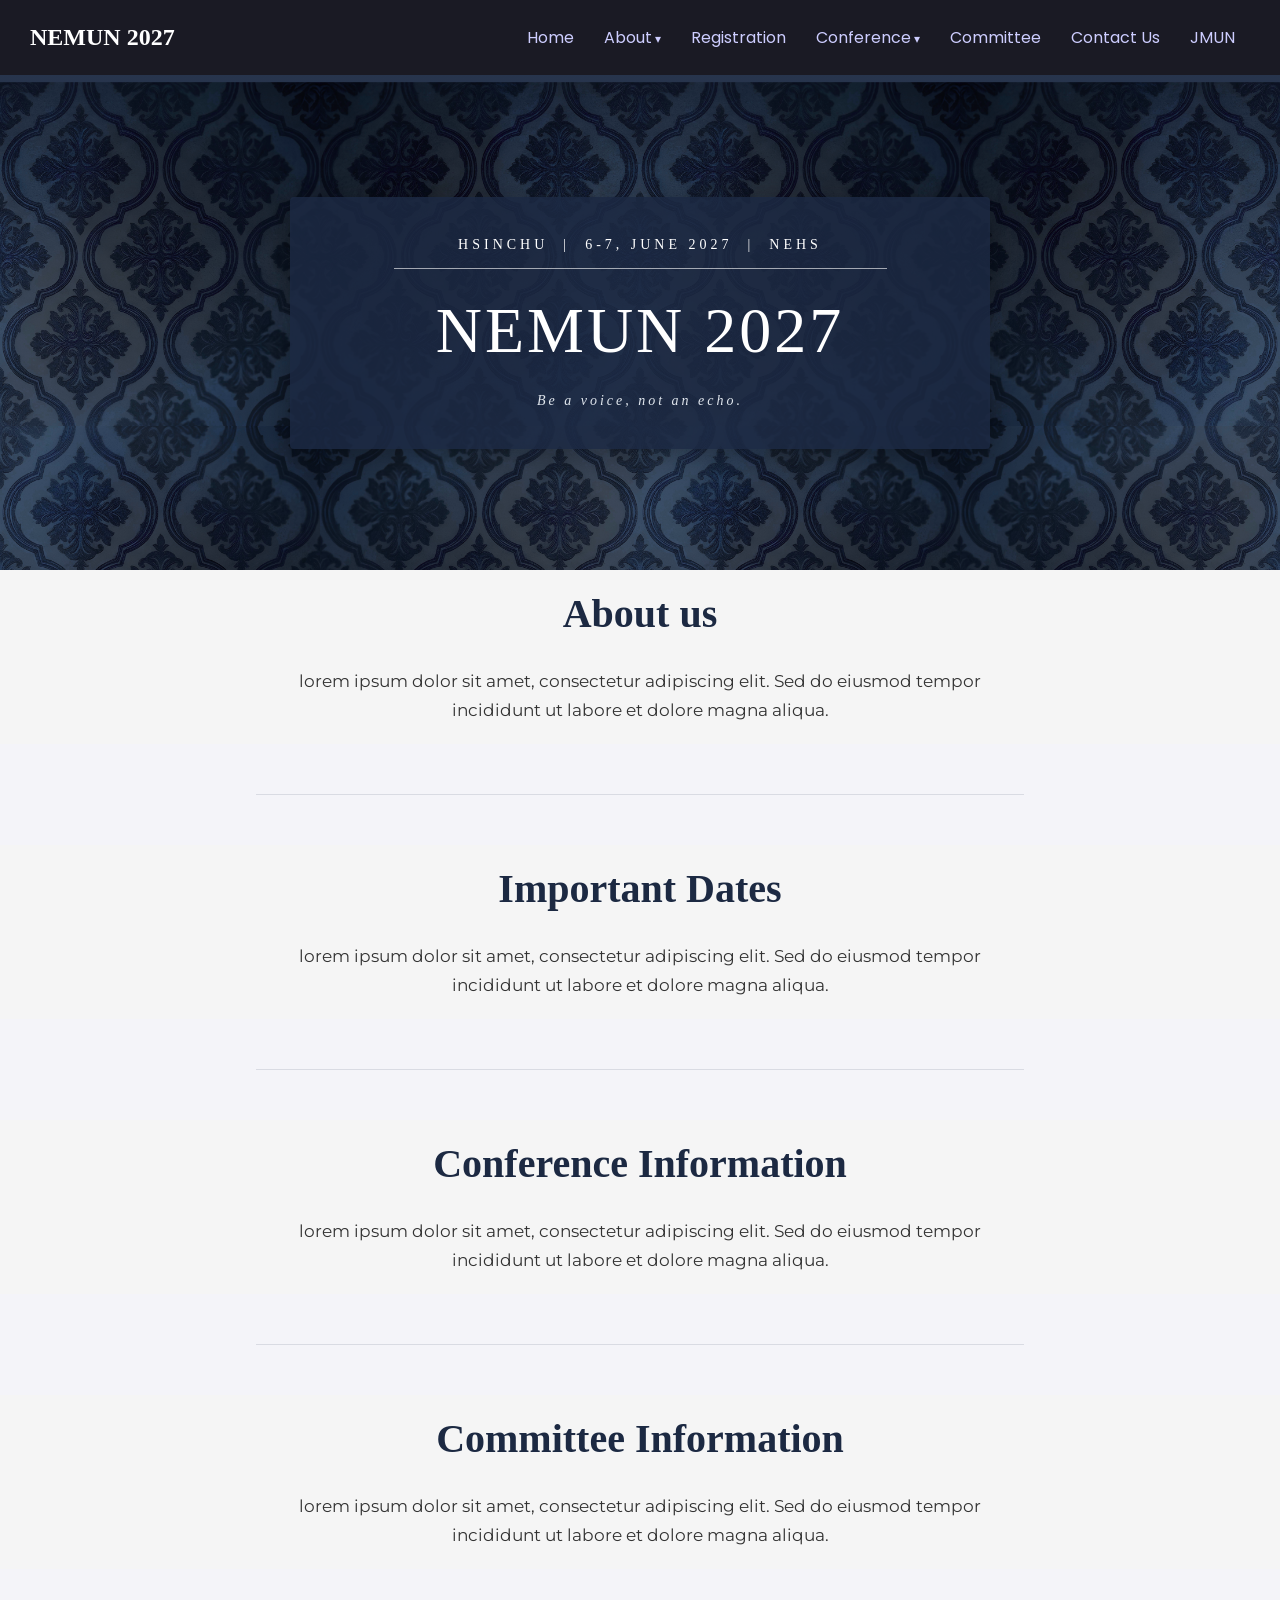
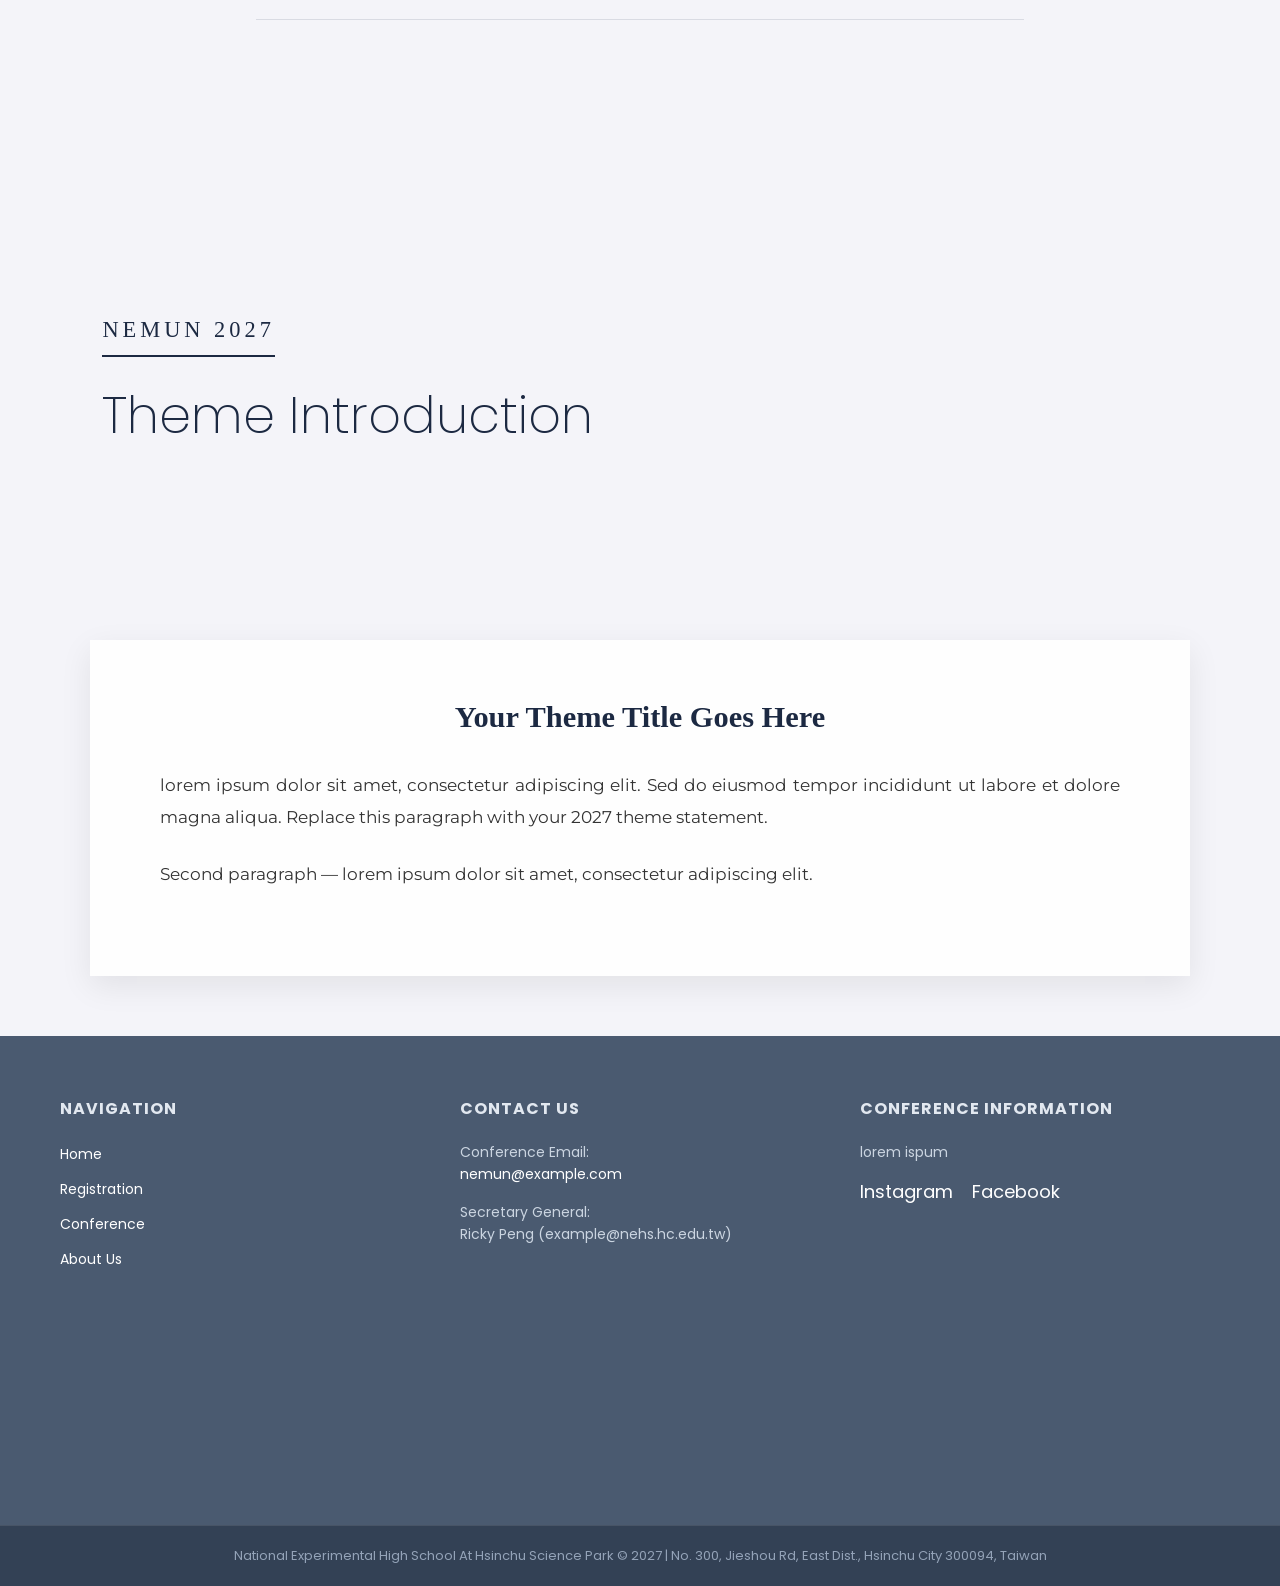
==== main.html @ 2a08bee0 "first commit" ====
<!DOCTYPE html>
<html lang="en">
<head>
    <meta charset="UTF-8">
    <meta name="viewport" content="width=device-width, initial-scale=1.0">  
    <title>NEMUN 2027</title>
    <link rel="stylesheet" href="global-layout.css">
    <link rel="stylesheet" href="menu.css">
    <link rel="stylesheet" href="hero.css">
    <link rel="stylesheet" href="footer.css">
    <link rel="stylesheet" href="content-section.css">
    <link rel="stylesheet" href="page-header.css">
    
</head>
<body>
    <nav class="navbar">
        <div class="logo"><a href="#">NEMUN 2027</a></div>
        
        <ul class="nav-links">
            <li><a href="#">Home</a></li>

            <li class="dropdown">
                <a href="#about">About</a>
                <div class="dropdown-content">
                    <a href="secretariats.html">Secretariats</a>
                    <a href="team-subpage.html">Meet the team</a>
                    <a href="#venue">Venue</a>
                </div>
            </li>

            <li><a href="registration.html">Registration</a></li>

            <li class="dropdown">
                <a href="#conference">Conference</a>
                <div class="dropdown-content">
                    <a href="theme-introduction.html">Theme introduction</a>
                    <a href="#keynote-speaker">Keynote Speaker</a>
                    <a href="#dates">Important Dates</a>
                    <a href="#Transportation">Transportation</a>
                    <a href="#accommodation">Accommodation</a>
                </div>
            </li>

            <li><a href="#committee">Committee</a></li>
            <li><a href="#">Contact Us</a></li>
            <li><a href="#">JMUN</a></li>
        </ul>
    </nav>

    <header class="hero-section">
        <div class="hero-card">
            <p class="hero-meta">HSINCHU &nbsp;|&nbsp; 6-7, June 2027 &nbsp;|&nbsp; NEHS</p>   
            <hr class="hero-divider">
            <h1 class="hero-title">NEMUN 2027</h1>
            <p class="hero-tagline">Be a voice, not an echo.</p>
        </div>
    </header>

    <div class="contents-container">
        <!-- 1. About Us -->
        <div class="content-section" id="about">
            <div class="content-section-header">
                <h2>About us</h2>
            </div>
            <p>lorem ipsum dolor sit amet, consectetur adipiscing elit. Sed do eiusmod tempor incididunt ut labore et dolore magna aliqua.</p>
        </div>
    
        <hr class="section-divider"> <!-- Separation Line -->

        <!-- 2. Important Dates -->
        <div class="content-section" id="dates">
            <div class="content-section-header">
                <h2>Important Dates</h2>
            </div>
            <p>lorem ipsum dolor sit amet, consectetur adipiscing elit. Sed do eiusmod tempor incididunt ut labore et dolore magna aliqua.</p> 
        </div>

        <hr class="section-divider"> <!-- Separation Line -->

        <!-- 3. Conference Info -->
        <div class="content-section" id="conference">
            <div class="content-section-header">
                <h2>Conference Information</h2>
            </div>
            <p>lorem ipsum dolor sit amet, consectetur adipiscing elit. Sed do eiusmod tempor incididunt ut labore et dolore magna aliqua.</p>
        </div>

        <hr class="section-divider"> <!-- Separation Line -->

        <!-- 4. Committee Info -->
        <div class="content-section" id="committee">
            <div class="content-section-header">
                <h2>Committee Information</h2>
            </div>
            <p>lorem ipsum dolor sit amet, consectetur adipiscing elit. Sed do eiusmod tempor incididunt ut labore et dolore magna aliqua.</p>
        </div>

        <hr class="section-divider"> <!-- Separation Line -->
    </div>

    <!-- Theme Introduction — photo header + overlapping card, styled after the 2026 subpage -->
    <header class="page-header" id="theme">
        <div>
            <p class="page-eyebrow">NEMUN 2027</p>
            <h1 class="page-title">Theme Introduction</h1>
        </div>
    </header>
    <div class="page-card">
        <h2>Your Theme Title Goes Here</h2>
        <p>lorem ipsum dolor sit amet, consectetur adipiscing elit. Sed do eiusmod tempor incididunt ut labore et dolore magna aliqua. Replace this paragraph with your 2027 theme statement.</p>
        <p>Second paragraph — lorem ipsum dolor sit amet, consectetur adipiscing elit.</p>
    </div>

    <footer class="fat-footer">
        <!-- Main Content Grid -->
        <div class="footer-container">
            
            <!-- Column 1: Links/Sitemap -->
            <div class="footer-col">
                <h3>Navigation</h3>
                <ul>
                    <li><a href="#">Home</a></li>
                    <li><a href="#">Registration</a></li>
                    <li><a href="#">Conference</a></li>
                    <li><a href="#">About Us</a></li>
                </ul>
            </div>
            
            <!-- Column 2: Contact Details -->
            <div class="footer-col">
                <h3>Contact Us</h3>
                <p>Conference Email:<br>
                   <a href="mailto:nemun@example.com">nemun@example.com</a></p>
                <p>Secretary General:<br>
                   Ricky Peng (example@nehs.hc.edu.tw)</p>
            </div>
            
            <!-- Column 3: Extra Info -->
            <div class="footer-col">
                <h3>Conference Information</h3>
                <p>lorem ispum </p>
                
                <div class="footer-socials">
                    <a href="#">Instagram</a>
                    <a href="#">Facebook</a>
                </div>
            </div>
        </div>

        <section class="location-section">

        <div class="map-wrapper">
            <iframe src="https://www.google.com/maps/embed?pb=!1m18!1m12!1m3!1d2389.9767193521147!2d121.01625853889817!3d24.7773917178719!2m3!1f0!2f0!3f0!3m2!1i1024!2i768!4f13.1!3m3!1m2!1s0x346836241355dfb1%3A0xfe2e46df2815ef22!2z5ZyL56uL5paw56u556eR5a245ZyS5Y2A5a-m6amX6auY57Sa5Lit562J5a245qCh!5e0!3m2!1szh-TW!2stw!4v1783504813358!5m2!1szh-TW!2stw" width="600" height="450" style="border:0;" allowfullscreen="" loading="lazy" referrerpolicy="strict-origin-when-cross-origin"></iframe>
        </div>
        </section>

        <!-- The Footer Socket / Sub-footer -->
        <div class="footer-socket">
            <p>National Experimental High School At Hsinchu Science Park © 2027 | No. 300, Jieshou Rd, East Dist., Hsinchu City 300094, Taiwan</p>
        </div>
    </footer>
</body>
</html>
---- global-layout.css ----
.section-divider {
    border: 0;
    height: 1px;
    background-color: rgba(28, 41, 66, 0.12); /* Subtle dark blue-gray line */
    width: 60%;                               /* Matches the elegant width from your screenshots */
    max-width: 800px;                         /* Stops it from over-stretching on wide desktop monitors */
    margin: 50px auto;                        /* Creates perfectly balanced space above and below the line */
}

.location-section {
  margin: 0;
  padding: 0;
}

.map-wrapper {
  width: 100%;
  max-width: 1400px;
  margin: 0 auto;
  aspect-ratio: 21 / 4;
  overflow: hidden;
  display: block;
}

.map-wrapper iframe {
  width: 100%;
  height: 100%;
  border: 0;
  display: block;
}
---- menu.css ----
@import url('https://fonts.googleapis.com/css2?family=Poppins:wght@200;400;600&display=swap');
* {
    margin: 0;
    padding: 0;
    box-sizing: border-box;
    font-family: 'Poppins', 'Segoe UI', Tahoma, Geneva, Verdana, sans-serif;
}

body {
    background-color: #f4f4f9;
}

/* Navbar Styling */
.navbar {
    display: flex;
    justify-content: space-between;
    align-items: center;
    background-color: #1a1a24;
    padding: 15px 30px;
    box-shadow: 0 4px 6px rgba(0, 0, 0, 0.1);
}

.logo a {
    font-family: 'Times New Roman', Tahoma, Geneva, Verdana, sans-serif;
    color: #ffffff;
    font-size: 24px;
    font-weight: bold;
    text-decoration: none;
}

/* Nav Links */
.nav-links {
    list-style: none;
    display: flex;
    align-items: center;
}

.nav-links li {
    position: relative;
}

.nav-links a {
    color: #cdcdff;
    text-decoration: none;
    padding: 10px 15px;
    display: block;
    font-size: 16px;
    transition: color 0.3s ease;
}

.nav-links a:hover {
    color: #ffffff;
}

/* Little arrow to signal "this one has a dropdown" */
.dropdown > a::after {
    content: " ▾";
    font-size: 12px;
}

/* Dropdown Menu Logic */
.dropdown-content {
    display: none;
    position: absolute;
    top: 100%;
    left: 0;
    background-color: #919dbb;
    min-width: 180px;
    box-shadow: 0 8px 16px rgba(0, 0, 0, 0.15);
    border-radius: 4px;
    z-index: 1;
}

.dropdown-content a {
    color: #333333;
    padding: 12px 16px;
}

.dropdown-content a:hover {
    background-color: #f1f1f1;
    color: #1a1a24;
}

/* Show dropdown on hover */
.dropdown:hover .dropdown-content {
    display: block;
}
---- hero.css ----
/* 1. The Full Hero Banner Container */
.hero-section {
    background-color: #2b3a55; /* Replace with your leaf pattern image if you have one */
    background-image: url("wallpaper.png"), linear-gradient(rgba(0,0,0,0.1), rgba(0,0,0,0.1)); /* Slight darkening overlay */
    background-size: 50% auto, cover; /* Adjust the size of the leaf pattern and the main background */
    background-position: center;
    
    height: 55vh; /* Sets a generous height */
    display: flex;
    justify-content: center;
    align-items: center;
    padding: 20px;
}

/* 2. The Semi-Transparent Center Box */
.hero-card {
    background-color: rgba(28, 41, 66, 0.85); /* Dark blue with 85% opacity */
    padding: 40px 60px;
    width: 100%;
    max-width: 700px;
    text-align: center;
    border-radius: 4px;
    box-shadow: 0 10px 30px rgba(0, 0, 0, 0.3); /* Soft shadow underneath */
}

/* 3. Top Meta Text (Hsinchu | Date | NEHS) */
.hero-meta {
    font-family: 'Times New Roman', Times, serif;
    color: #ffffff;
    font-size: 14px;
    text-transform: uppercase;
    letter-spacing: 4px; /* Creates that spacious, clean look */
    margin-bottom: 15px;
}

/* 4. The Thin Divider Line */
.hero-divider {
    border: 0;
    height: 1px;
    background-color: rgba(255, 255, 255, 0.6); /* Semi-transparent white line */
    width: 85%;
    margin: 0 auto 25px auto;
}

/* 5. The Large Conference Title */
.hero-title {
    font-family: 'Georgia', 'Times New Roman', serif;
    color: #ffffff;
    font-size: 4rem; /* Big and bold */
    font-weight: 400;
    letter-spacing: 3px;
    margin-bottom: 25px;
    text-transform: uppercase;
}

/* 6. The Bottom Tagline */
.hero-tagline {
    font-family: 'Georgia', 'Times New Roman', serif;
    font-style: italic; /* Matches the original quote style */
    color: #e0e6ed;
    font-size: 14px;
    letter-spacing: 3px;
}
---- footer.css ----
@import url('https://fonts.googleapis.com/css2?family=Poppins:wght@200;400;600&display=swap');
/* General Footer Wrapper */
.fat-footer {
    background-color: #4a5a70; /* Slate blue like your reference */
    color: #ffffff;
    padding: 60px 0 0 0; /* Generous top padding, 0 bottom because of socket */
    font-family: 'Poppins', 'Segoe UI', Arial, sans-serif;
}

/* Container holding the columns */
.footer-container {
    max-width: 1200px;
    margin: 0 auto;
    padding: 0 20px;
    display: flex;
    flex-wrap: wrap; /* Allows columns to wrap on smaller screens */
    justify-content: space-between;
    gap: 40px;
}

/* Individual Column Layout */
.footer-col {
    flex: 1;
    min-width: 250px; /* Prevents columns from getting too squished */
}

/* Column Typography styling */
.footer-col h3 {
    font-family: 'Poppins', 'Segoe UI', Arial, sans-serif;
    font-size: 16px;
    margin-bottom: 20px;
    color: #e2e8f0;
    text-transform: uppercase;
    letter-spacing: 1px;
}

.footer-col p {
    font-family: 'Poppins', 'Segoe UI', Arial, sans-serif;
    font-size: 14px;
    line-height: 1.6;
    margin-bottom: 15px;
    color: #cbd5e1;
}

/* Link List Styling */
.footer-col ul {
    list-style: none;
    padding: 0;
}

.footer-col ul li {
    margin-bottom: 10px;
}

.footer-col a {
    font-family: 'Poppins', 'Segoe UI', Arial, sans-serif;
    color: #ffffff;
    text-decoration: none;
    font-size: 14px;
    transition: color 0.2s ease;
}

.footer-col a:hover {
    color: #93c5fd; /* Soft blue highlight on hover */
}

/* Social Media Row */
.footer-socials a {
    margin-right: 15px;
    font-size: 18px;
}

/* 3. The Footer Socket (Bottom Bar) */
.footer-socket {
    margin-top: 0px;
    background-color: #334155; /* Darker shade for contrast */
    padding: 20px;
    text-align: center;
    font-size: 13px;
    color: #94a3b8;
    border-top: 1px solid rgba(255, 255, 255, 0.1);
}
---- content-section.css ----
@import url('https://fonts.googleapis.com/css2?family=Poppins:wght@200;400;600&display=swap');
@import url('https://fonts.googleapis.com/css2?family=Montserrat:wght@300;400;600&display=swap');

/* Shared styling for: About / Important Dates / Conference Info / Committee Info / Theme Intro
   Previously duplicated across 4 separate files — now one class, one place to edit. */
.content-section {
    background-color: #f5f5f5;
    text-align: center;
    padding: 20px;
    font-family: 'Georgia', 'Times New Roman', serif;
    color: #1c2942;
}

.content-section-header {
    margin-bottom: 30px;
}

.content-section h2 {
    font-size: 2.5rem;
    margin-bottom: 20px;
    font-family: 'Georgia', 'Times New Roman', serif;
    color: #1c2942;
}

.content-section p {
    font-family: 'Montserrat', 'Georgia', 'Times New Roman', serif;
    font-size: 1.05rem;
    color: #333;
    max-width: 700px;
    margin: 0 auto;
    line-height: 1.7;
}
---- page-header.css ----
@import url('https://fonts.googleapis.com/css2?family=Poppins:wght@200;400;600&display=swap');
@import url('https://fonts.googleapis.com/css2?family=Montserrat:wght@300;400;600&display=swap');

/* ===== Page Header (photo banner + eyebrow + title) ===== */
.page-header {
    position: relative;
    min-height: 70vh;
    display: flex;
    align-items: center;
    padding: 60px 8%;
    overflow: hidden;

    /* Placeholder background — swap the url() below for your own photo.
       Until you have one, this gradient stands in for it. */
    background-image:
        linear-gradient(180deg, rgba(250, 245, 232, 0.55) 0%, rgba(214, 228, 240, 0.55) 100%),
        url('un-flags.jpg');
    background-size: cover;
    background-position: center 30%;
    background-attachment: fixed; /* photo stays put while the card scrolls up over it */
}

.page-eyebrow {
    font-family: 'Georgia', 'Times New Roman', serif;
    font-size: 1.4rem;
    letter-spacing: 4px;
    color: #1c2942;
    text-transform: uppercase;
    display: inline-block;
    padding-bottom: 12px;
    border-bottom: 2px solid #1c2942;
    margin-bottom: 20px;
}

.page-title {
    font-family: 'Poppins', 'Segoe UI', sans-serif;
    font-weight: 200;
    font-size: 3.2rem;
    color: #1c2942;
    margin: 0;
}

/* ===== Overlapping content card ===== */
.page-card {
    background-color: rgba(255, 255, 255, 0.92);
    max-width: 1100px;
    margin: -60px auto 60px auto; /* negative margin pulls it up over the header */
    padding: 60px 70px;
    position: relative;
    box-shadow: 0 10px 30px rgba(0, 0, 0, 0.08);
}

.page-card h2 {
    font-family: 'Georgia', 'Times New Roman', serif;
    font-size: 1.9rem;
    color: #1c2942;
    text-align: center;
    margin-bottom: 35px;
}

.page-card p {
    font-family: 'Montserrat', 'Georgia', 'Times New Roman', serif;
    font-size: 1.05rem;
    line-height: 1.9;
    color: #333;
    text-align: justify;
    margin-bottom: 25px;
}

/* Responsive */
@media (max-width: 768px) {
    .page-header {
        min-height: 45vh;
        background-attachment: scroll; /* fixed backgrounds are unreliable on mobile Safari */
    }
    .page-title {
        font-size: 2.2rem;
    }
    .page-card {
        padding: 35px 25px;
        margin: -40px 20px 40px 20px;
    }
    .page-card p {
        text-align: left;
    }
}
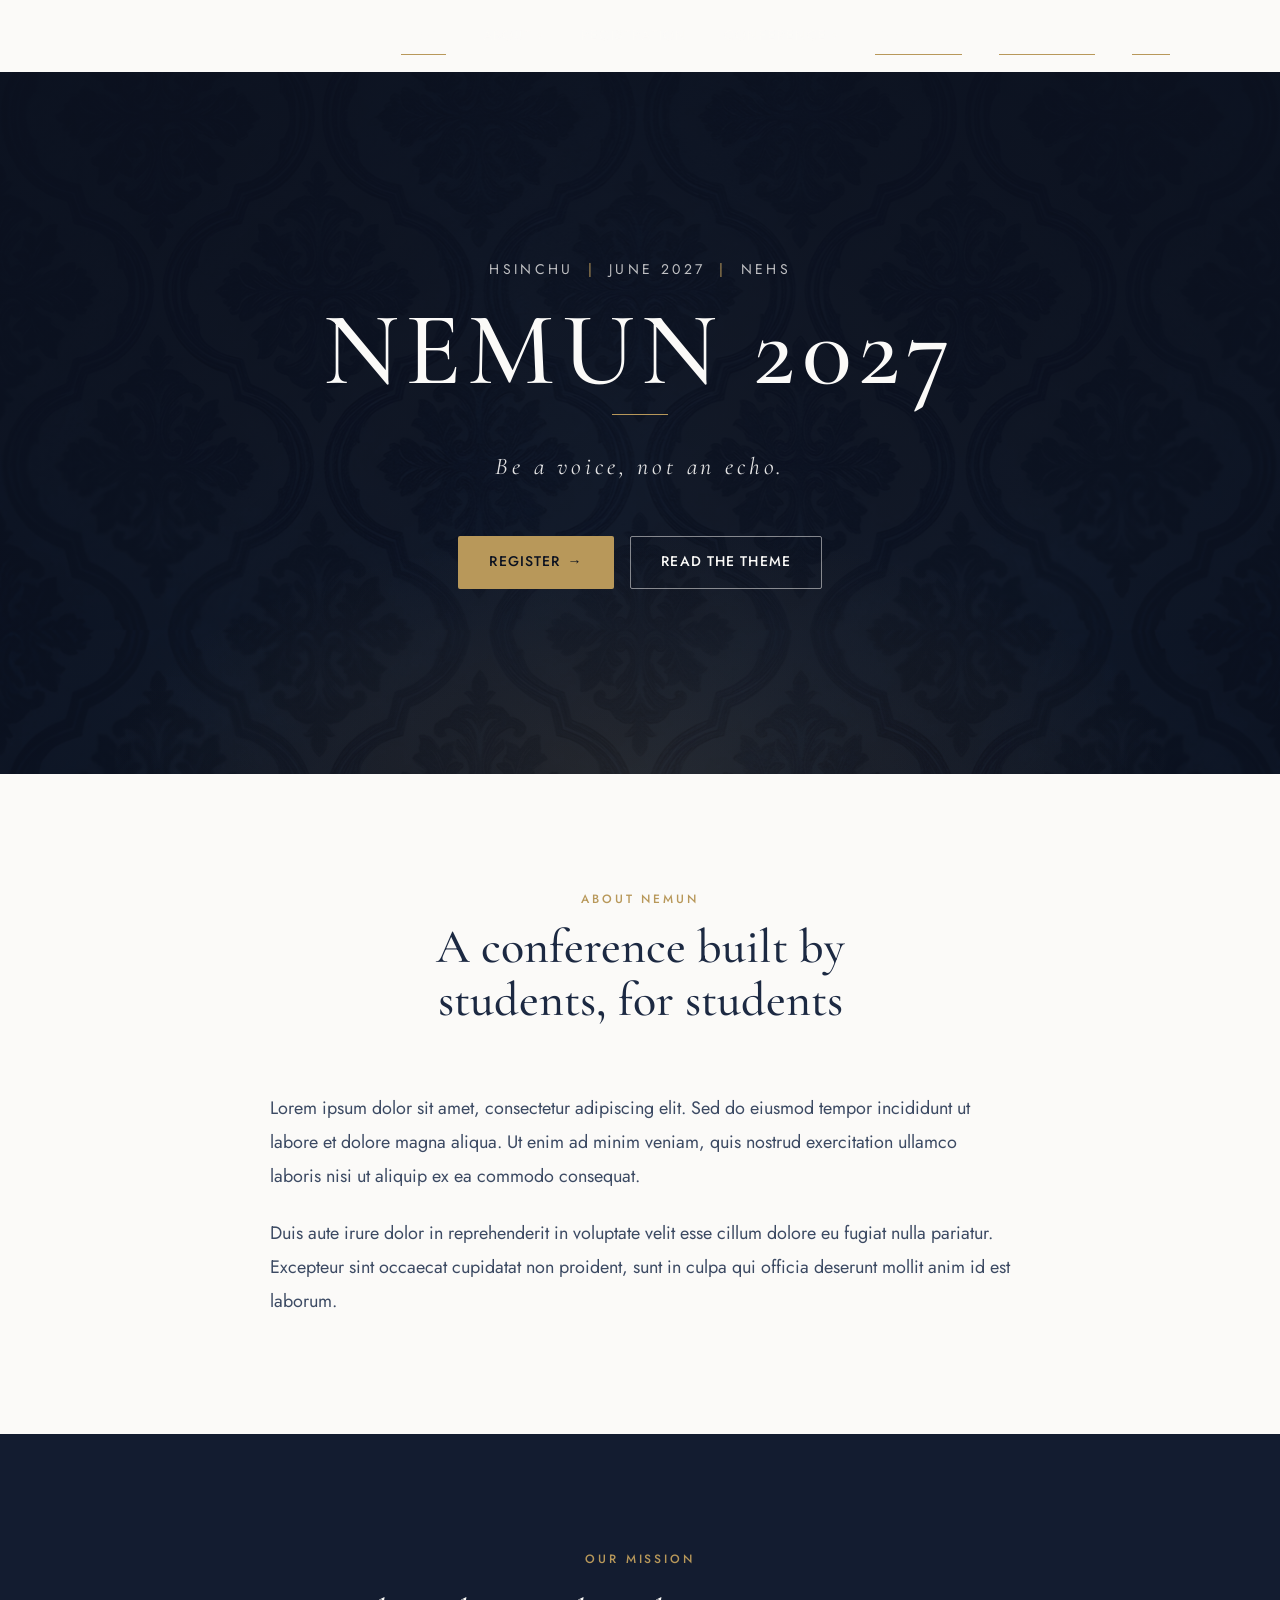
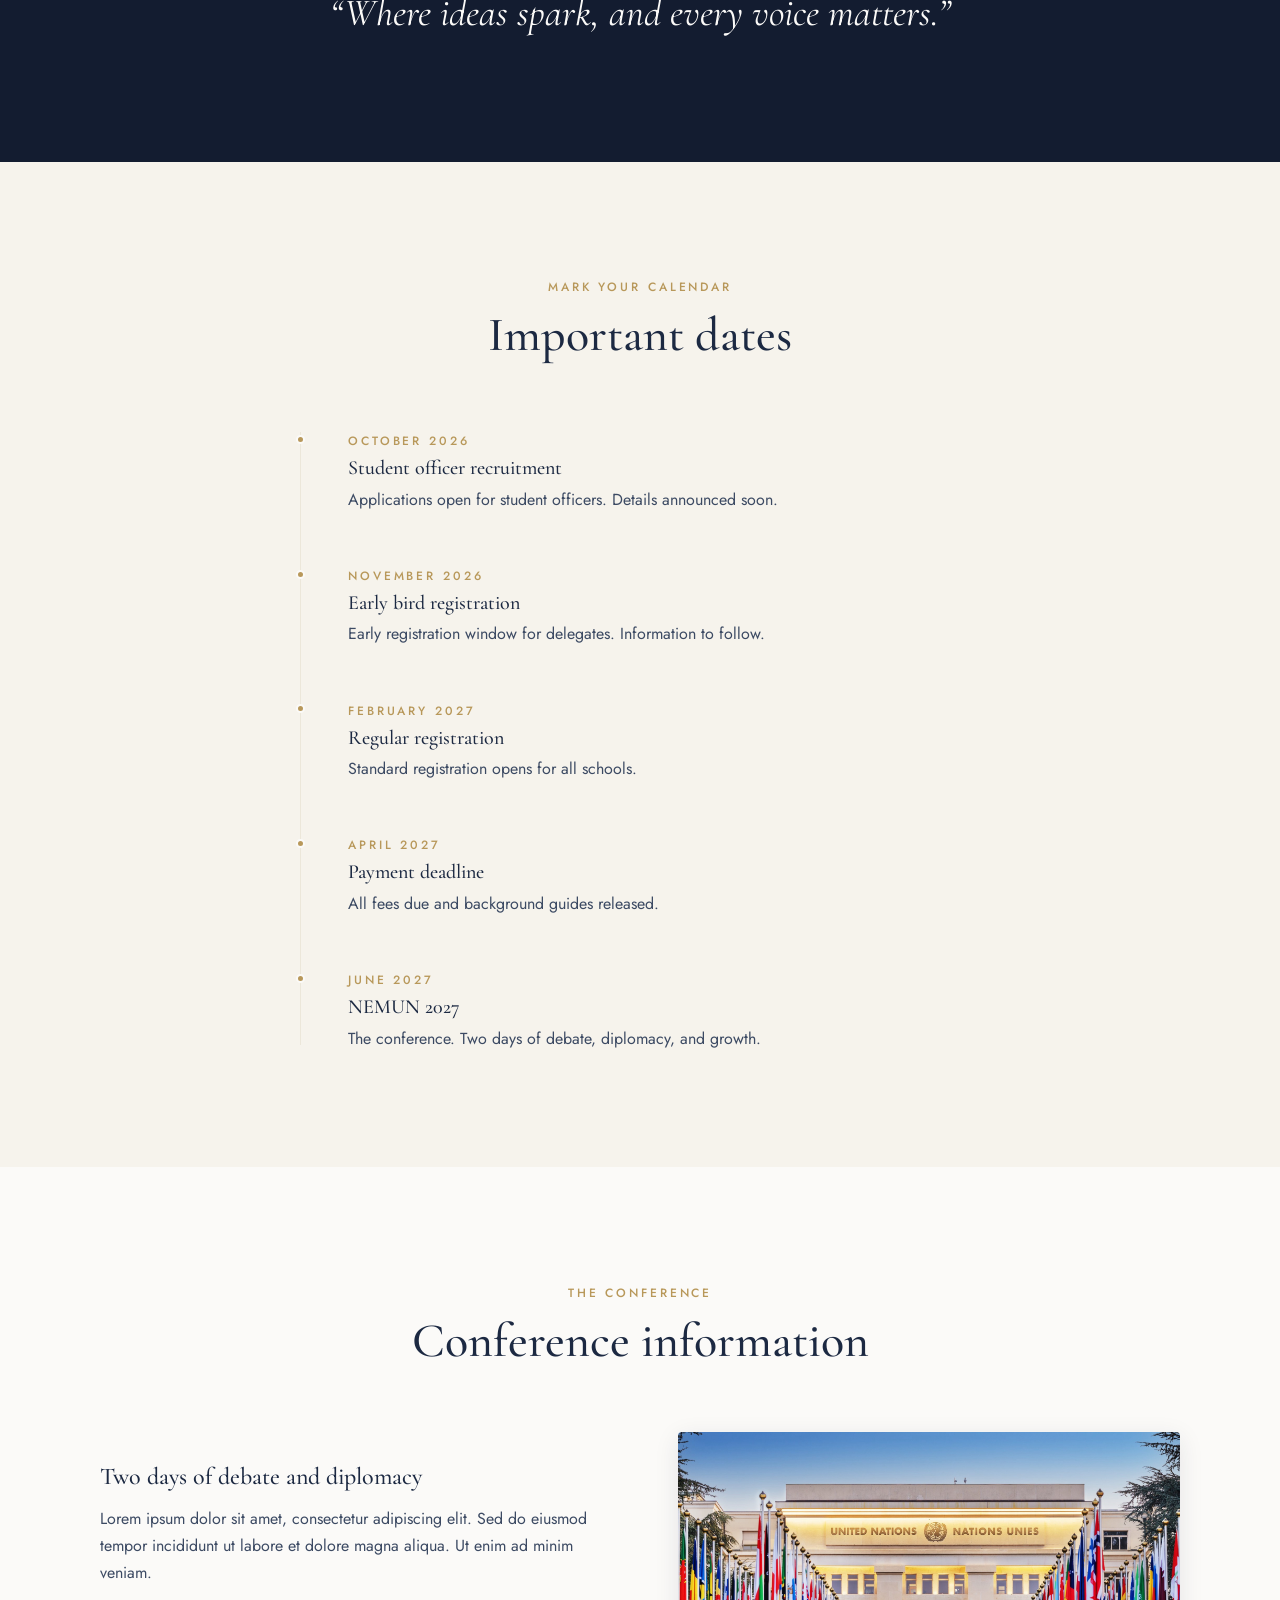
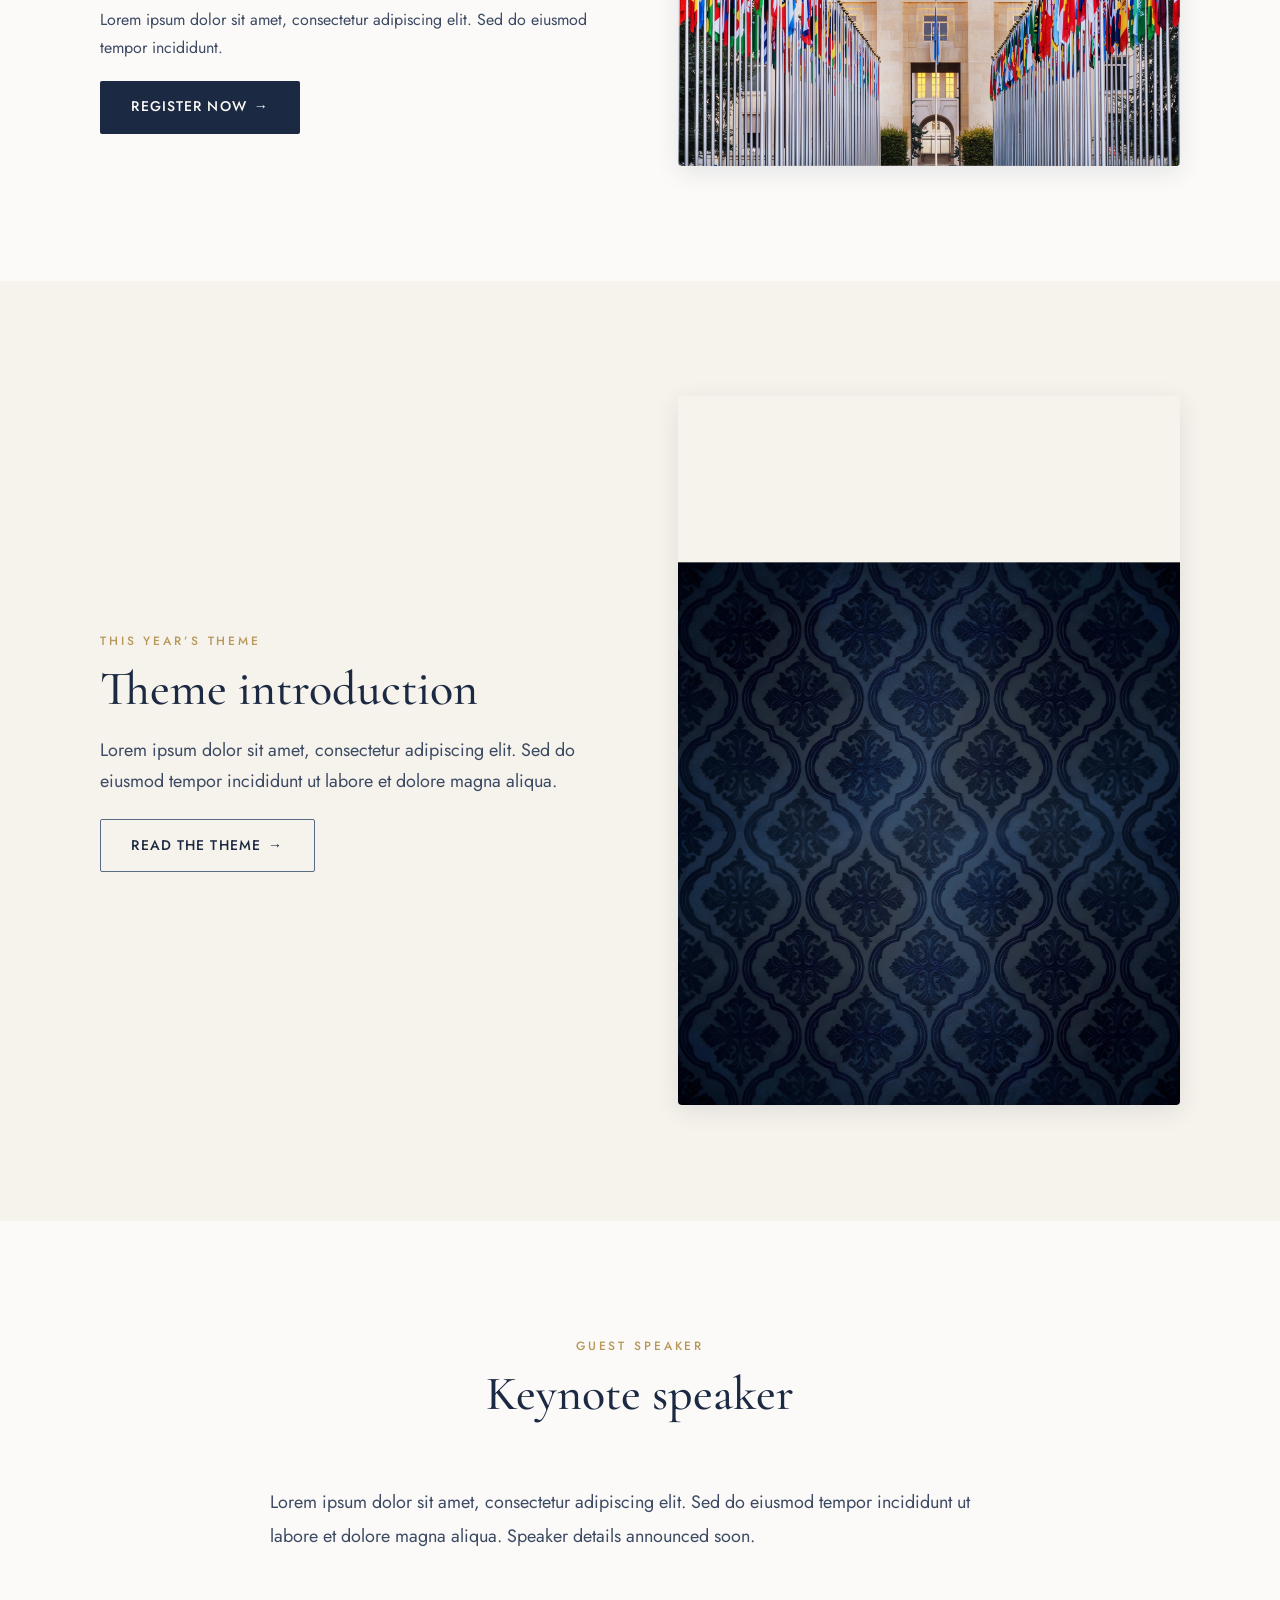
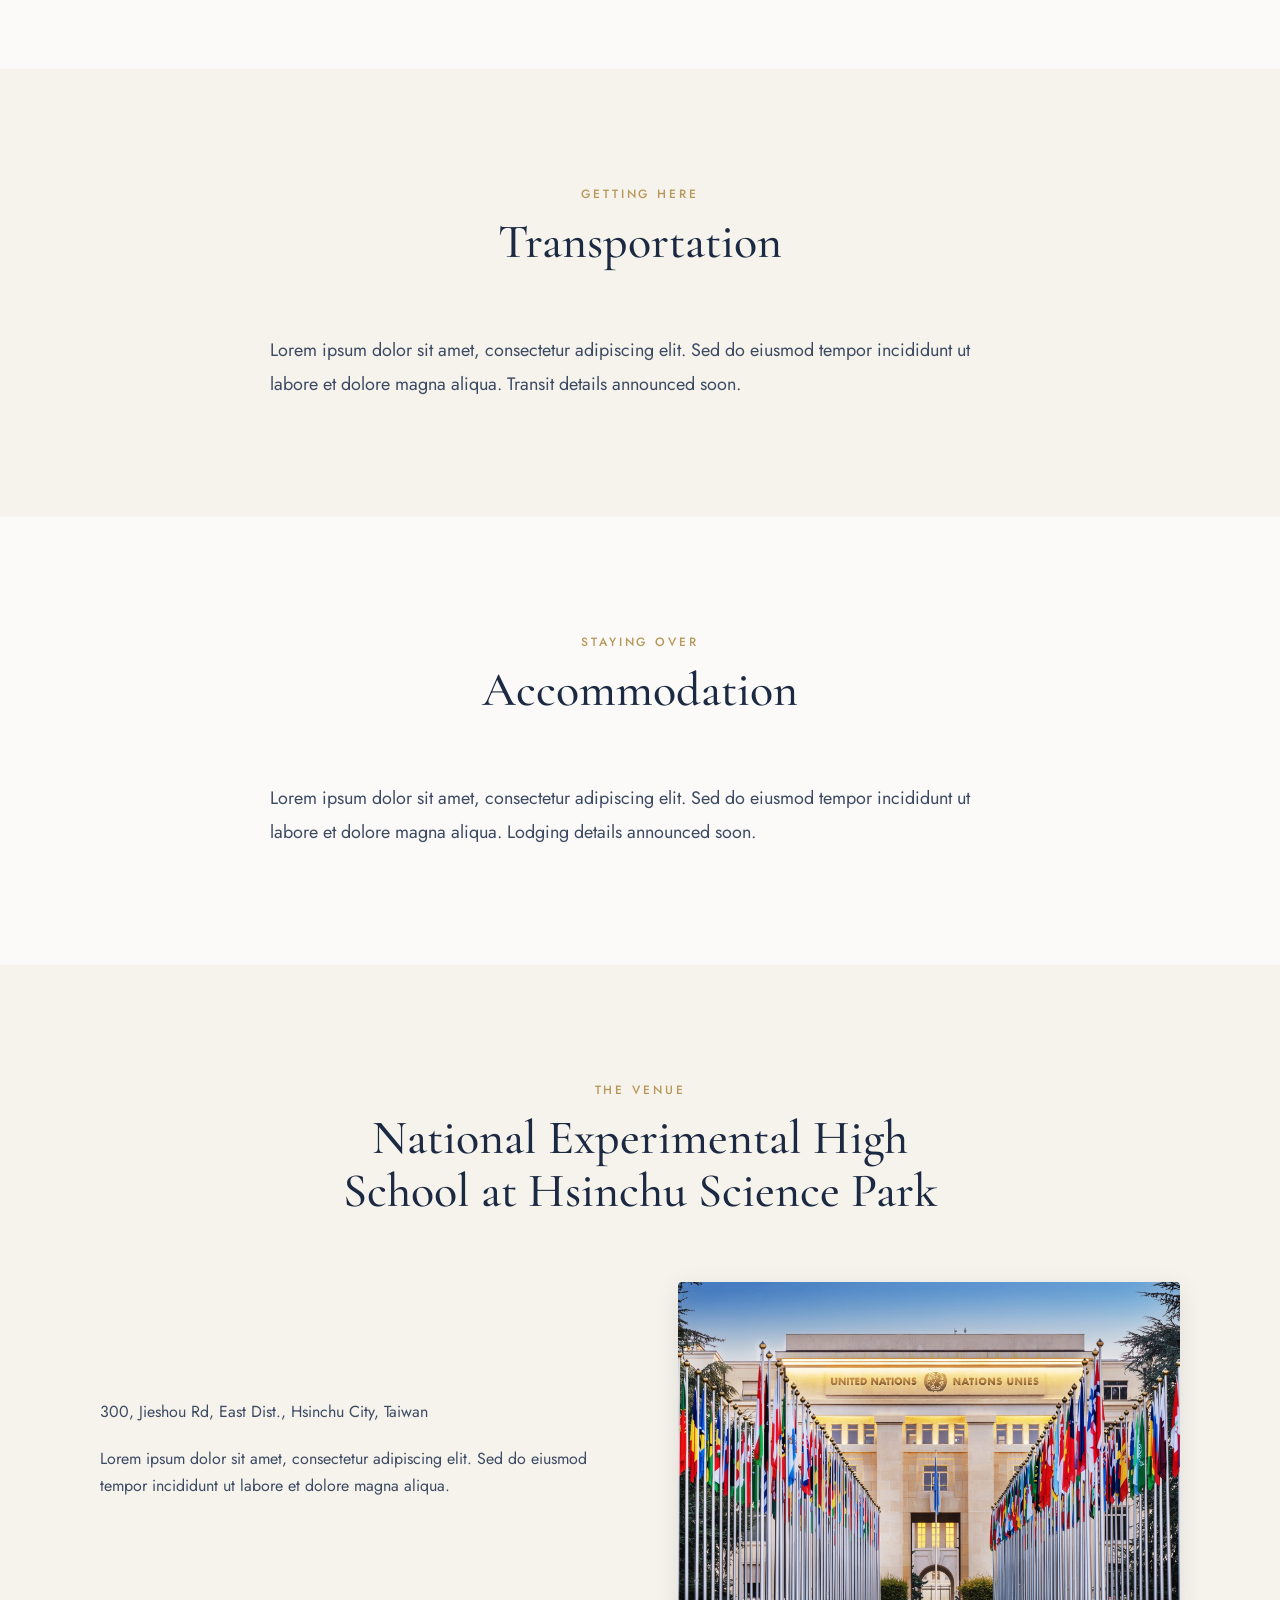
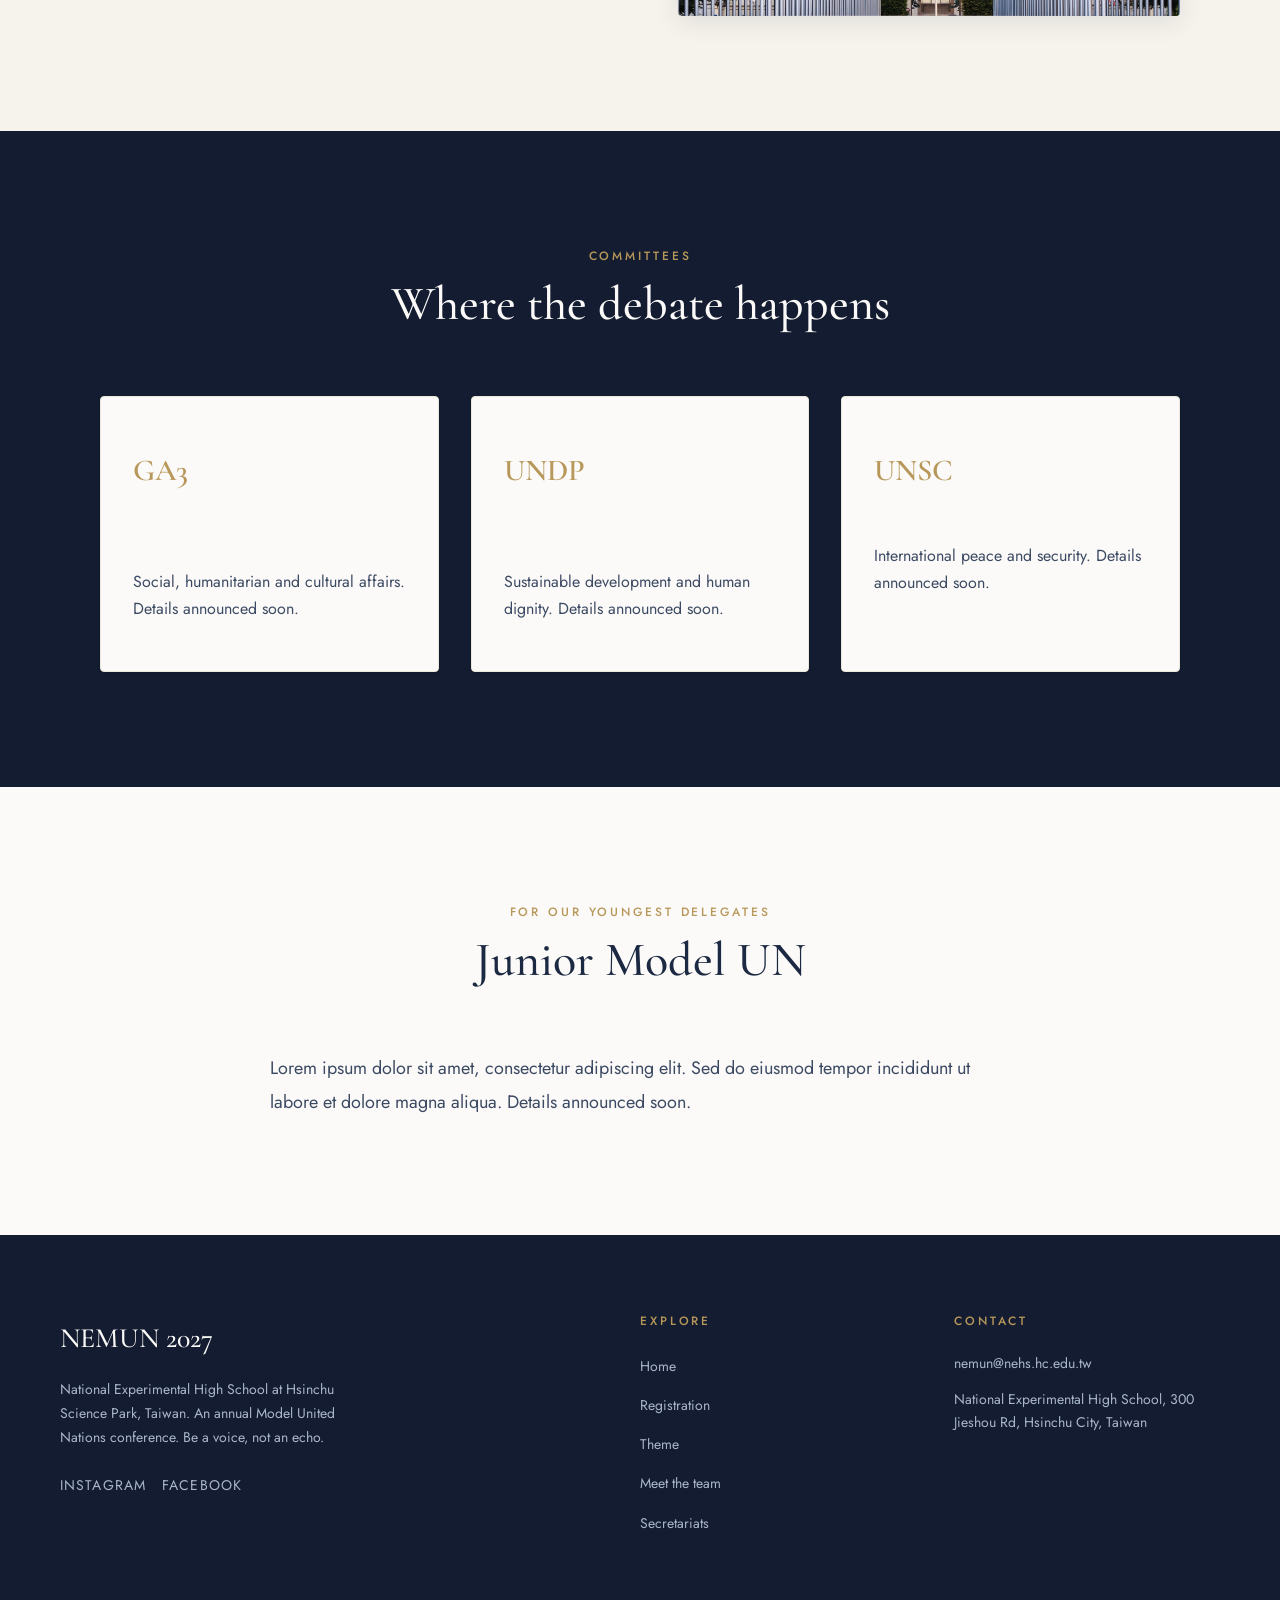
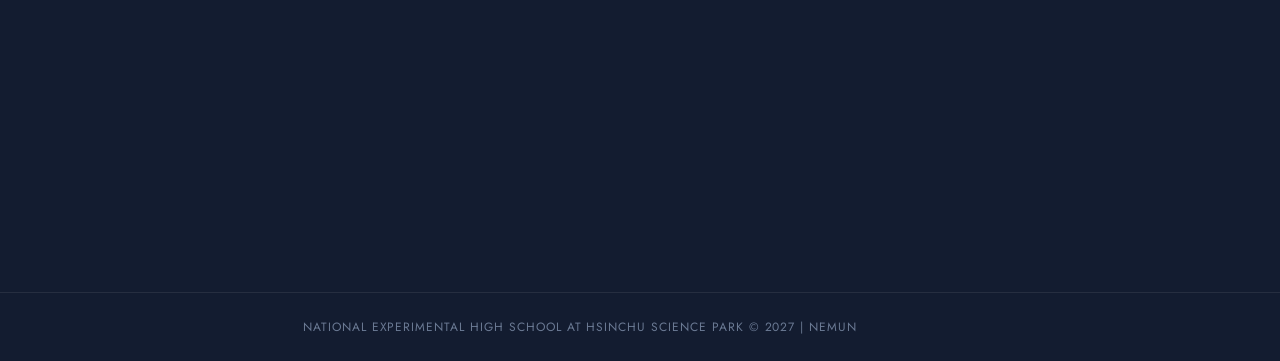
==== commit 3a04199b: "Rebuild prototype on unified design system - Design tokens (tokens.css): navy/cream palette, Cormora" ====
--- a/main.html
+++ b/main.html
@@ -1,163 +1,252 @@
 <!DOCTYPE html>
 <html lang="en">
 <head>
-    <meta charset="UTF-8">
-    <meta name="viewport" content="width=device-width, initial-scale=1.0">  
-    <title>NEMUN 2027</title>
-    <link rel="stylesheet" href="global-layout.css">
-    <link rel="stylesheet" href="menu.css">
-    <link rel="stylesheet" href="hero.css">
-    <link rel="stylesheet" href="footer.css">
-    <link rel="stylesheet" href="content-section.css">
-    <link rel="stylesheet" href="page-header.css">
-    
+  <meta charset="UTF-8">
+  <meta name="viewport" content="width=device-width, initial-scale=1.0">
+  <title>NEMUN 2027 | Model United Nations at NEHS</title>
+  <meta name="description" content="NEMUN 2027, the annual Model United Nations conference hosted by National Experimental High School at Hsinchu Science Park. Be a voice, not an echo.">
+  <link rel="preconnect" href="https://fonts.googleapis.com">
+  <link rel="preconnect" href="https://fonts.gstatic.com" crossorigin>
+  <link href="https://fonts.googleapis.com/css2?family=Cormorant+Garamond:ital,wght@0,400;0,500;0,600;1,400&family=Jost:wght@300;400;500&display=swap" rel="stylesheet">
+  <link rel="stylesheet" href="tokens.css">
+  <link rel="stylesheet" href="base.css">
+  <link rel="stylesheet" href="nav.css">
+  <link rel="stylesheet" href="hero.css">
+  <link rel="stylesheet" href="sections.css">
+  <link rel="stylesheet" href="footer.css">
+  <link rel="stylesheet" href="motion.css">
 </head>
-<body>
-    <nav class="navbar">
-        <div class="logo"><a href="#">NEMUN 2027</a></div>
-        
-        <ul class="nav-links">
-            <li><a href="#">Home</a></li>
-
-            <li class="dropdown">
-                <a href="#about">About</a>
-                <div class="dropdown-content">
-                    <a href="secretariats.html">Secretariats</a>
-                    <a href="team-subpage.html">Meet the team</a>
-                    <a href="#venue">Venue</a>
-                </div>
-            </li>
-
-            <li><a href="registration.html">Registration</a></li>
-
-            <li class="dropdown">
-                <a href="#conference">Conference</a>
-                <div class="dropdown-content">
-                    <a href="theme-introduction.html">Theme introduction</a>
-                    <a href="#keynote-speaker">Keynote Speaker</a>
-                    <a href="#dates">Important Dates</a>
-                    <a href="#Transportation">Transportation</a>
-                    <a href="#accommodation">Accommodation</a>
-                </div>
-            </li>
-
-            <li><a href="#committee">Committee</a></li>
-            <li><a href="#">Contact Us</a></li>
-            <li><a href="#">JMUN</a></li>
-        </ul>
-    </nav>
-
-    <header class="hero-section">
-        <div class="hero-card">
-            <p class="hero-meta">HSINCHU &nbsp;|&nbsp; 6-7, June 2027 &nbsp;|&nbsp; NEHS</p>   
-            <hr class="hero-divider">
-            <h1 class="hero-title">NEMUN 2027</h1>
-            <p class="hero-tagline">Be a voice, not an echo.</p>
-        </div>
+<body data-page="main.html">
+
+  <div data-site-header></div>
+
+  <main>
+
+    <!-- Hero -->
+    <header class="hero">
+      <div class="hero-inner reveal">
+        <p class="hero-meta">
+          <span>Hsinchu</span>
+          <span class="meta-sep">|</span>
+          <span>June 2027</span>
+          <span class="meta-sep">|</span>
+          <span>NEHS</span>
+        </p>
+        <h1 class="hero-title">NEMUN 2027</h1>
+        <hr class="hero-rule">
+        <p class="hero-tagline">Be a voice, not an echo.</p>
+        <div class="btn-row btn-row--center">
+          <a class="btn btn--gold" href="registration.html">Register <span class="btn-arrow" aria-hidden="true">&rarr;</span></a>
+          <a class="btn btn--outline-light" href="theme-introduction.html">Read the theme</a>
+        </div>
+      </div>
     </header>
 
-    <div class="contents-container">
-        <!-- 1. About Us -->
-        <div class="content-section" id="about">
-            <div class="content-section-header">
-                <h2>About us</h2>
+    <!-- About -->
+    <section class="section section--cream" id="about">
+      <div class="container-narrow" style="padding-inline:var(--gutter)">
+        <div class="section-head reveal">
+          <p class="eyebrow">About NEMUN</p>
+          <h2 class="section-title">A conference built by students, for students</h2>
+        </div>
+        <div class="prose reveal">
+          <p>Lorem ipsum dolor sit amet, consectetur adipiscing elit. Sed do eiusmod tempor incididunt ut labore et dolore magna aliqua. Ut enim ad minim veniam, quis nostrud exercitation ullamco laboris nisi ut aliquip ex ea commodo consequat.</p>
+          <p>Duis aute irure dolor in reprehenderit in voluptate velit esse cillum dolore eu fugiat nulla pariatur. Excepteur sint occaecat cupidatat non proident, sunt in culpa qui officia deserunt mollit anim id est laborum.</p>
+        </div>
+      </div>
+    </section>
+
+    <!-- Quote band -->
+    <section class="section section--navy">
+      <div class="container-narrow" style="padding-inline:var(--gutter)">
+        <div class="reveal" style="text-align:center">
+          <p class="eyebrow">Our mission</p>
+          <p class="lead" style="font-family:var(--font-display);font-size:clamp(1.6rem,4vw,2.4rem);font-style:italic;color:var(--cream-50);margin-bottom:0">&ldquo;Where ideas spark, and every voice matters.&rdquo;</p>
+        </div>
+      </div>
+    </section>
+
+    <!-- Important dates -->
+    <section class="section section--paper" id="dates">
+      <div class="container-narrow" style="padding-inline:var(--gutter)">
+        <div class="section-head reveal">
+          <p class="eyebrow">Mark your calendar</p>
+          <h2 class="section-title">Important dates</h2>
+        </div>
+        <div class="timeline reveal">
+          <div class="timeline-item">
+            <time>October 2026</time>
+            <h4>Student officer recruitment</h4>
+            <p>Applications open for student officers. Details announced soon.</p>
+          </div>
+          <div class="timeline-item">
+            <time>November 2026</time>
+            <h4>Early bird registration</h4>
+            <p>Early registration window for delegates. Information to follow.</p>
+          </div>
+          <div class="timeline-item">
+            <time>February 2027</time>
+            <h4>Regular registration</h4>
+            <p>Standard registration opens for all schools.</p>
+          </div>
+          <div class="timeline-item">
+            <time>April 2027</time>
+            <h4>Payment deadline</h4>
+            <p>All fees due and background guides released.</p>
+          </div>
+          <div class="timeline-item">
+            <time>June 2027</time>
+            <h4>NEMUN 2027</h4>
+            <p>The conference. Two days of debate, diplomacy, and growth.</p>
+          </div>
+        </div>
+      </div>
+    </section>
+
+    <!-- Conference info -->
+    <section class="section section--cream" id="conference">
+      <div class="container">
+        <div class="section-head reveal">
+          <p class="eyebrow">The conference</p>
+          <h2 class="section-title">Conference information</h2>
+        </div>
+        <div class="split">
+          <div class="split-copy reveal">
+            <h3 style="font-size:var(--text-2xl)">Two days of debate and diplomacy</h3>
+            <p>Lorem ipsum dolor sit amet, consectetur adipiscing elit. Sed do eiusmod tempor incididunt ut labore et dolore magna aliqua. Ut enim ad minim veniam.</p>
+            <p>Lorem ipsum dolor sit amet, consectetur adipiscing elit. Sed do eiusmod tempor incididunt.</p>
+            <div class="btn-row">
+              <a class="btn btn--primary" href="registration.html">Register now <span class="btn-arrow" aria-hidden="true">&rarr;</span></a>
             </div>
-            <p>lorem ipsum dolor sit amet, consectetur adipiscing elit. Sed do eiusmod tempor incididunt ut labore et dolore magna aliqua.</p>
-        </div>
-    
-        <hr class="section-divider"> <!-- Separation Line -->
-
-        <!-- 2. Important Dates -->
-        <div class="content-section" id="dates">
-            <div class="content-section-header">
-                <h2>Important Dates</h2>
+          </div>
+          <div class="split-media reveal">
+            <img src="un-flags-1920.jpg" alt="Flags of the United Nations">
+          </div>
+        </div>
+      </div>
+    </section>
+
+    <!-- Theme -->
+    <section class="section section--paper" id="theme">
+      <div class="container">
+        <div class="split split--flip">
+          <div class="split-media reveal">
+            <img src="hero-texture.png" alt="NEMUN wallpaper texture">
+          </div>
+          <div class="split-copy reveal">
+            <p class="eyebrow">This year&rsquo;s theme</p>
+            <h2 class="section-title">Theme introduction</h2>
+            <p class="lead">Lorem ipsum dolor sit amet, consectetur adipiscing elit. Sed do eiusmod tempor incididunt ut labore et dolore magna aliqua.</p>
+            <div class="btn-row">
+              <a class="btn btn--outline" href="theme-introduction.html">Read the theme <span class="btn-arrow" aria-hidden="true">&rarr;</span></a>
             </div>
-            <p>lorem ipsum dolor sit amet, consectetur adipiscing elit. Sed do eiusmod tempor incididunt ut labore et dolore magna aliqua.</p> 
-        </div>
-
-        <hr class="section-divider"> <!-- Separation Line -->
-
-        <!-- 3. Conference Info -->
-        <div class="content-section" id="conference">
-            <div class="content-section-header">
-                <h2>Conference Information</h2>
-            </div>
-            <p>lorem ipsum dolor sit amet, consectetur adipiscing elit. Sed do eiusmod tempor incididunt ut labore et dolore magna aliqua.</p>
-        </div>
-
-        <hr class="section-divider"> <!-- Separation Line -->
-
-        <!-- 4. Committee Info -->
-        <div class="content-section" id="committee">
-            <div class="content-section-header">
-                <h2>Committee Information</h2>
-            </div>
-            <p>lorem ipsum dolor sit amet, consectetur adipiscing elit. Sed do eiusmod tempor incididunt ut labore et dolore magna aliqua.</p>
-        </div>
-
-        <hr class="section-divider"> <!-- Separation Line -->
-    </div>
-
-    <!-- Theme Introduction — photo header + overlapping card, styled after the 2026 subpage -->
-    <header class="page-header" id="theme">
-        <div>
-            <p class="page-eyebrow">NEMUN 2027</p>
-            <h1 class="page-title">Theme Introduction</h1>
-        </div>
-    </header>
-    <div class="page-card">
-        <h2>Your Theme Title Goes Here</h2>
-        <p>lorem ipsum dolor sit amet, consectetur adipiscing elit. Sed do eiusmod tempor incididunt ut labore et dolore magna aliqua. Replace this paragraph with your 2027 theme statement.</p>
-        <p>Second paragraph — lorem ipsum dolor sit amet, consectetur adipiscing elit.</p>
-    </div>
-
-    <footer class="fat-footer">
-        <!-- Main Content Grid -->
-        <div class="footer-container">
-            
-            <!-- Column 1: Links/Sitemap -->
-            <div class="footer-col">
-                <h3>Navigation</h3>
-                <ul>
-                    <li><a href="#">Home</a></li>
-                    <li><a href="#">Registration</a></li>
-                    <li><a href="#">Conference</a></li>
-                    <li><a href="#">About Us</a></li>
-                </ul>
-            </div>
-            
-            <!-- Column 2: Contact Details -->
-            <div class="footer-col">
-                <h3>Contact Us</h3>
-                <p>Conference Email:<br>
-                   <a href="mailto:nemun@example.com">nemun@example.com</a></p>
-                <p>Secretary General:<br>
-                   Ricky Peng (example@nehs.hc.edu.tw)</p>
-            </div>
-            
-            <!-- Column 3: Extra Info -->
-            <div class="footer-col">
-                <h3>Conference Information</h3>
-                <p>lorem ispum </p>
-                
-                <div class="footer-socials">
-                    <a href="#">Instagram</a>
-                    <a href="#">Facebook</a>
-                </div>
-            </div>
-        </div>
-
-        <section class="location-section">
-
-        <div class="map-wrapper">
-            <iframe src="https://www.google.com/maps/embed?pb=!1m18!1m12!1m3!1d2389.9767193521147!2d121.01625853889817!3d24.7773917178719!2m3!1f0!2f0!3f0!3m2!1i1024!2i768!4f13.1!3m3!1m2!1s0x346836241355dfb1%3A0xfe2e46df2815ef22!2z5ZyL56uL5paw56u556eR5a245ZyS5Y2A5a-m6amX6auY57Sa5Lit562J5a245qCh!5e0!3m2!1szh-TW!2stw!4v1783504813358!5m2!1szh-TW!2stw" width="600" height="450" style="border:0;" allowfullscreen="" loading="lazy" referrerpolicy="strict-origin-when-cross-origin"></iframe>
-        </div>
-        </section>
-
-        <!-- The Footer Socket / Sub-footer -->
-        <div class="footer-socket">
-            <p>National Experimental High School At Hsinchu Science Park © 2027 | No. 300, Jieshou Rd, East Dist., Hsinchu City 300094, Taiwan</p>
-        </div>
-    </footer>
+          </div>
+        </div>
+      </div>
+    </section>
+
+    <!-- Keynote -->
+    <section class="section section--cream" id="keynote">
+      <div class="container-narrow" style="padding-inline:var(--gutter)">
+        <div class="section-head reveal">
+          <p class="eyebrow">Guest speaker</p>
+          <h2 class="section-title">Keynote speaker</h2>
+        </div>
+        <div class="prose reveal">
+          <p>Lorem ipsum dolor sit amet, consectetur adipiscing elit. Sed do eiusmod tempor incididunt ut labore et dolore magna aliqua. Speaker details announced soon.</p>
+        </div>
+      </div>
+    </section>
+
+    <!-- Transportation -->
+    <section class="section section--paper" id="transportation">
+      <div class="container-narrow" style="padding-inline:var(--gutter)">
+        <div class="section-head reveal">
+          <p class="eyebrow">Getting here</p>
+          <h2 class="section-title">Transportation</h2>
+        </div>
+        <div class="prose reveal">
+          <p>Lorem ipsum dolor sit amet, consectetur adipiscing elit. Sed do eiusmod tempor incididunt ut labore et dolore magna aliqua. Transit details announced soon.</p>
+        </div>
+      </div>
+    </section>
+
+    <!-- Accommodation -->
+    <section class="section section--cream" id="accommodation">
+      <div class="container-narrow" style="padding-inline:var(--gutter)">
+        <div class="section-head reveal">
+          <p class="eyebrow">Staying over</p>
+          <h2 class="section-title">Accommodation</h2>
+        </div>
+        <div class="prose reveal">
+          <p>Lorem ipsum dolor sit amet, consectetur adipiscing elit. Sed do eiusmod tempor incididunt ut labore et dolore magna aliqua. Lodging details announced soon.</p>
+        </div>
+      </div>
+    </section>
+
+    <!-- Venue -->
+    <section class="section section--paper" id="venue">
+      <div class="container">
+        <div class="section-head reveal">
+          <p class="eyebrow">The venue</p>
+          <h2 class="section-title">National Experimental High School at Hsinchu Science Park</h2>
+        </div>
+        <div class="split">
+          <div class="split-copy reveal">
+            <p>300, Jieshou Rd, East Dist., Hsinchu City, Taiwan</p>
+            <p>Lorem ipsum dolor sit amet, consectetur adipiscing elit. Sed do eiusmod tempor incididunt ut labore et dolore magna aliqua.</p>
+          </div>
+          <div class="split-media reveal">
+            <img src="un-flags-1920.jpg" alt="United Nations flags">
+          </div>
+        </div>
+      </div>
+    </section>
+
+    <!-- Committee -->
+    <section class="section section--navy" id="committee">
+      <div class="container">
+        <div class="section-head reveal">
+          <p class="eyebrow">Committees</p>
+          <h2 class="section-title">Where the debate happens</h2>
+        </div>
+        <div class="card-grid reveal-group">
+          <article class="card">
+            <span class="card-code">GA3</span>
+            <h3>General Assembly Third Committee</h3>
+            <p>Social, humanitarian and cultural affairs. Details announced soon.</p>
+          </article>
+          <article class="card">
+            <span class="card-code">UNDP</span>
+            <h3>UN Development Programme</h3>
+            <p>Sustainable development and human dignity. Details announced soon.</p>
+          </article>
+          <article class="card">
+            <span class="card-code">UNSC</span>
+            <h3>UN Security Council</h3>
+            <p>International peace and security. Details announced soon.</p>
+          </article>
+        </div>
+      </div>
+    </section>
+
+    <!-- JMUN -->
+    <section class="section section--cream" id="jmun">
+      <div class="container-narrow" style="padding-inline:var(--gutter)">
+        <div class="section-head reveal">
+          <p class="eyebrow">For our youngest delegates</p>
+          <h2 class="section-title">Junior Model UN</h2>
+        </div>
+        <div class="prose reveal">
+          <p>Lorem ipsum dolor sit amet, consectetur adipiscing elit. Sed do eiusmod tempor incididunt ut labore et dolore magna aliqua. Details announced soon.</p>
+        </div>
+      </div>
+    </section>
+
+  </main>
+
+  <div data-site-footer></div>
+
+  <script src="site.js"></script>
 </body>
-</html>+</html>
--- a/tokens.css
+++ b/tokens.css
@@ -0,0 +1,100 @@
+/* ============================================================
+   NEMUN 2027 Design Tokens
+   Single source of truth for the whole site.
+   Inspired by the 2026 site palette (navy + cream), executed cleanly.
+   ============================================================ */
+
+:root {
+  /* --- Color: Brand navy scale (2026 navy preserved, deepened) --- */
+  --navy-950: #0c1220;
+  --navy-900: #131c30;
+  --navy-800: #1c2942;
+  --navy-700: #283953;
+  --navy-600: #36455f;
+  --navy-500: #4a5a70;
+  --navy-400: #596a83;
+
+  /* --- Color: Ink / text --- */
+  --ink-900: #1c2942;   /* primary text */
+  --ink-700: #3c4a63;   /* secondary text */
+  --ink-500: #6b7a94;   /* muted / meta text */
+  --ink-300: #aab6c9;
+
+  /* --- Color: Cream / paper (2026 palette preserved) --- */
+  --cream-50:  #fbfaf8;  /* page background */
+  --cream-100: #f6f3ec;  /* raised paper */
+  --cream-200: #ece7da;  /* hairlines on cream */
+
+  /* --- Color: Accent / light blue (theme-intro echo from 2026) --- */
+  --blue-100: #deedf6;
+  --blue-200: #c4d8e9;
+  --blue-300: #9fbcd4;
+
+  /* --- Color: functional --- */
+  --white: #ffffff;
+  --gold: #b8985a;          /* restrained accent, used sparingly */
+  --gold-soft: rgba(184, 152, 90, 0.14);
+
+  /* --- Typography --- */
+  --font-display: "Cormorant Garamond", "Georgia", "Times New Roman", serif;
+  --font-body: "Jost", "Helvetica Neue", Arial, sans-serif;
+
+  /* --- Type scale (fluid, mobile-first) --- */
+  --text-xs:  0.75rem;
+  --text-sm:  0.875rem;
+  --text-base: 1rem;
+  --text-lg:  1.125rem;
+  --text-xl:  1.25rem;
+  --text-2xl: 1.5rem;
+  --text-3xl: 2rem;
+  --text-4xl: 2.5rem;
+  --text-5xl: 3.25rem;
+  --text-6xl: 4rem;
+
+  --leading-tight: 1.1;
+  --leading-snug: 1.35;
+  --leading-relaxed: 1.7;
+  --leading-loose: 1.9;
+
+  --tracking-wide: 0.08em;
+  --tracking-wider: 0.16em;
+  --tracking-widest: 0.24em;
+
+  /* --- Spacing scale --- */
+  --space-1: 0.25rem;
+  --space-2: 0.5rem;
+  --space-3: 0.75rem;
+  --space-4: 1rem;
+  --space-5: 1.5rem;
+  --space-6: 2rem;
+  --space-8: 3rem;
+  --space-10: 4rem;
+  --space-12: 5rem;
+  --space-16: 8rem;
+
+  /* --- Layout --- */
+  --container-max: 1160px;
+  --container-narrow: 820px;
+  --section-pad: clamp(4rem, 9vw, 8rem);
+  --gutter: clamp(1.25rem, 5vw, 2.5rem);
+
+  /* --- Radii (shape lock: sharp + one soft radius for media) --- */
+  --radius-sm: 2px;
+  --radius-md: 4px;
+
+  /* --- Shadows (tinted, no pure black) --- */
+  --shadow-sm: 0 1px 3px rgba(28, 41, 66, 0.08), 0 1px 2px rgba(28, 41, 66, 0.06);
+  --shadow-md: 0 6px 24px rgba(28, 41, 66, 0.10);
+  --shadow-lg: 0 16px 48px rgba(28, 41, 66, 0.16);
+
+  /* --- Motion --- */
+  --ease-out: cubic-bezier(0.16, 1, 0.3, 1);
+  --ease-in-out: cubic-bezier(0.65, 0, 0.35, 1);
+  --dur-1: 180ms;
+  --dur-2: 320ms;
+  --dur-3: 600ms;
+  --dur-4: 900ms;
+
+  /* --- Nav --- */
+  --nav-h: 72px;
+}
--- a/base.css
+++ b/base.css
@@ -0,0 +1,122 @@
+/* ============================================================
+   Base reset + global typography
+   ============================================================ */
+
+*, *::before, *::after {
+  box-sizing: border-box;
+}
+
+html {
+  scroll-behavior: smooth;
+  scroll-padding-top: calc(var(--nav-h) + 16px);
+  -webkit-text-size-adjust: 100%;
+}
+
+body {
+  margin: 0;
+  font-family: var(--font-body);
+  font-size: var(--text-base);
+  line-height: var(--leading-relaxed);
+  color: var(--ink-700);
+  background-color: var(--cream-50);
+  -webkit-font-smoothing: antialiased;
+  text-rendering: optimizeLegibility;
+}
+
+img, picture, video, svg {
+  display: block;
+  max-width: 100%;
+  height: auto;
+}
+
+h1, h2, h3, h4 {
+  font-family: var(--font-display);
+  font-weight: 500;
+  color: var(--ink-900);
+  line-height: var(--leading-tight);
+  margin: 0 0 0.6em;
+  text-wrap: balance;
+}
+
+p {
+  margin: 0 0 1.25em;
+}
+
+a {
+  color: var(--navy-700);
+  text-decoration: none;
+  transition: color var(--dur-1) var(--ease-out);
+}
+
+a:hover {
+  color: var(--navy-900);
+}
+
+::selection {
+  background: var(--navy-800);
+  color: var(--cream-50);
+}
+
+:focus-visible {
+  outline: 2px solid var(--gold);
+  outline-offset: 3px;
+}
+
+/* --- Utilities --- */
+.container {
+  width: 100%;
+  max-width: var(--container-max);
+  margin-inline: auto;
+  padding-inline: var(--gutter);
+}
+
+.container-narrow {
+  max-width: var(--container-narrow);
+  margin-inline: auto;
+}
+
+.eyebrow {
+  font-family: var(--font-body);
+  font-size: var(--text-xs);
+  font-weight: 500;
+  letter-spacing: var(--tracking-widest);
+  text-transform: uppercase;
+  color: var(--gold);
+  margin: 0 0 0.75rem;
+}
+
+.section-title {
+  font-size: clamp(2rem, 4vw, 3rem);
+  margin-bottom: 0.4em;
+}
+
+.lead {
+  font-size: var(--text-lg);
+  color: var(--ink-700);
+  line-height: var(--leading-relaxed);
+}
+
+.meta {
+  font-size: var(--text-sm);
+  letter-spacing: var(--tracking-wide);
+  text-transform: uppercase;
+  color: var(--ink-500);
+}
+
+.divider {
+  border: 0;
+  height: 1px;
+  background: var(--cream-200);
+  margin: 0;
+}
+
+@media (prefers-reduced-motion: reduce) {
+  html {
+    scroll-behavior: auto;
+  }
+  *, *::before, *::after {
+    animation-duration: 0.01ms !important;
+    animation-iteration-count: 1 !important;
+    transition-duration: 0.01ms !important;
+  }
+}
--- a/nav.css
+++ b/nav.css
@@ -0,0 +1,234 @@
+/* ============================================================
+   Site header + navigation (injected by site.js)
+   ============================================================ */
+
+.site-header {
+  position: sticky;
+  top: 0;
+  z-index: 50;
+  background: var(--navy-950);
+  border-bottom: 1px solid rgba(251, 250, 248, 0.08);
+}
+
+.nav {
+  height: var(--nav-h);
+  display: flex;
+  align-items: center;
+  justify-content: space-between;
+  gap: var(--space-6);
+}
+
+.brand {
+  font-family: var(--font-display);
+  font-size: 1.5rem;
+  font-weight: 500;
+  letter-spacing: 0.04em;
+  color: var(--cream-50);
+  white-space: nowrap;
+  line-height: 1;
+}
+
+.brand:hover {
+  color: var(--cream-50);
+}
+
+.nav-links {
+  display: flex;
+  align-items: center;
+  gap: clamp(0.25rem, 1.4vw, 1.25rem);
+  margin: 0;
+  padding: 0;
+  list-style: none;
+}
+
+.nav-links > li {
+  position: relative;
+}
+
+.nav-links a {
+  display: inline-flex;
+  align-items: center;
+  gap: 0.35em;
+  padding: 0.55rem 0.6rem;
+  font-family: var(--font-body);
+  font-size: var(--text-sm);
+  font-weight: 400;
+  letter-spacing: var(--tracking-wide);
+  text-transform: uppercase;
+  color: rgba(251, 250, 248, 0.82);
+  white-space: nowrap;
+}
+
+.nav-links a:hover,
+.nav-links a[aria-current="page"] {
+  color: var(--cream-50);
+}
+
+.nav-links a[aria-current="page"]::after {
+  content: "";
+  position: absolute;
+  left: 0.6rem;
+  right: 0.6rem;
+  bottom: 0.1rem;
+  height: 1px;
+  background: var(--gold);
+}
+
+.nav-links .caret {
+  font-size: 0.6rem;
+  opacity: 0.7;
+}
+
+/* Dropdown */
+.dropdown {
+  position: absolute;
+  top: calc(100% + 0px);
+  left: 0;
+  min-width: 220px;
+  padding: 0.5rem 0;
+  background: var(--navy-900);
+  border: 1px solid rgba(251, 250, 248, 0.08);
+  border-top: 2px solid var(--gold);
+  box-shadow: var(--shadow-lg);
+  opacity: 0;
+  visibility: hidden;
+  transform: translateY(8px);
+  transition:
+    opacity var(--dur-2) var(--ease-out),
+    transform var(--dur-2) var(--ease-out),
+    visibility var(--dur-2);
+}
+
+.nav-item--dropdown:hover .dropdown,
+.nav-item--dropdown:focus-within .dropdown {
+  opacity: 1;
+  visibility: visible;
+  transform: translateY(0);
+}
+
+.dropdown a {
+  display: block;
+  width: 100%;
+  padding: 0.6rem 1.1rem;
+  font-family: var(--font-body);
+  font-size: var(--text-sm);
+  letter-spacing: var(--tracking-wide);
+  text-transform: uppercase;
+  color: rgba(251, 250, 248, 0.75);
+  white-space: normal;
+}
+
+.dropdown a:hover,
+.dropdown a[aria-current="page"] {
+  color: var(--cream-50);
+  background: rgba(251, 250, 248, 0.06);
+}
+
+.dropdown a[aria-current="page"]::after {
+  display: none;
+}
+
+/* Nav toggle (mobile) */
+.nav-toggle {
+  display: none;
+  flex-direction: column;
+  justify-content: center;
+  gap: 6px;
+  width: 44px;
+  height: 44px;
+  padding: 10px;
+  background: transparent;
+  border: 0;
+  cursor: pointer;
+}
+
+.nav-toggle span {
+  display: block;
+  height: 2px;
+  width: 100%;
+  background: var(--cream-50);
+  transition: transform var(--dur-2) var(--ease-out), opacity var(--dur-2);
+}
+
+body.nav-open .nav-toggle span:nth-child(1) {
+  transform: translateY(8px) rotate(45deg);
+}
+
+body.nav-open .nav-toggle span:nth-child(2) {
+  opacity: 0;
+}
+
+body.nav-open .nav-toggle span:nth-child(3) {
+  transform: translateY(-8px) rotate(-45deg);
+}
+
+/* --- Mobile nav panel --- */
+@media (max-width: 900px) {
+  .nav-toggle {
+    display: flex;
+  }
+
+  .nav-links {
+    position: fixed;
+    inset: var(--nav-h) 0 auto 0;
+    flex-direction: column;
+    align-items: stretch;
+    gap: 0;
+    padding: 1rem var(--gutter) 2rem;
+    background: var(--navy-950);
+    border-bottom: 1px solid rgba(251, 250, 248, 0.08);
+    box-shadow: var(--shadow-lg);
+    max-height: 0;
+    overflow: hidden;
+    opacity: 0;
+    transition: max-height var(--dur-3) var(--ease-in-out), opacity var(--dur-2);
+  }
+
+  body.nav-open .nav-links {
+    max-height: 80vh;
+    opacity: 1;
+    overflow-y: auto;
+  }
+
+  .nav-links > li {
+    width: 100%;
+  }
+
+  .nav-links > li > a {
+    width: 100%;
+    justify-content: space-between;
+    padding: 0.9rem 0;
+    border-bottom: 1px solid rgba(251, 250, 248, 0.06);
+    font-size: var(--text-base);
+  }
+
+  .nav-links a[aria-current="page"]::after {
+    display: none;
+  }
+
+  .dropdown {
+    position: static;
+    min-width: 0;
+    opacity: 1;
+    visibility: visible;
+    transform: none;
+    background: transparent;
+    border: 0;
+    border-top: 0;
+    box-shadow: none;
+    padding: 0 0 0 0.5rem;
+    max-height: 0;
+    overflow: hidden;
+    transition: max-height var(--dur-3) var(--ease-in-out);
+  }
+
+  .nav-item--dropdown.is-open .dropdown,
+  .nav-item--dropdown:focus-within .dropdown {
+    max-height: 400px;
+  }
+
+  .dropdown a {
+    padding: 0.7rem 0.75rem;
+    border-bottom: 1px solid rgba(251, 250, 248, 0.05);
+  }
+}
--- a/hero.css
+++ b/hero.css
@@ -1,63 +1,108 @@
-/* 1. The Full Hero Banner Container */
-.hero-section {
-    background-color: #2b3a55; /* Replace with your leaf pattern image if you have one */
-    background-image: url("wallpaper.png"), linear-gradient(rgba(0,0,0,0.1), rgba(0,0,0,0.1)); /* Slight darkening overlay */
-    background-size: 50% auto, cover; /* Adjust the size of the leaf pattern and the main background */
-    background-position: center;
-    
-    height: 55vh; /* Sets a generous height */
-    display: flex;
-    justify-content: center;
-    align-items: center;
-    padding: 20px;
+/* ============================================================
+   Hero (home)
+   ============================================================ */
+
+.hero {
+  position: relative;
+  display: flex;
+  align-items: center;
+  justify-content: center;
+  min-height: min(78vh, 720px);
+  padding: var(--space-12) 0;
+  background-color: var(--navy-900);
+  background-image: linear-gradient(180deg, rgba(12, 18, 32, 0.92), rgba(12, 18, 32, 0.82)),
+    url("hero-texture.png");
+  background-size: cover;
+  background-position: center;
+  color: var(--cream-50);
+  text-align: center;
+  overflow: hidden;
 }
 
-/* 2. The Semi-Transparent Center Box */
-.hero-card {
-    background-color: rgba(28, 41, 66, 0.85); /* Dark blue with 85% opacity */
-    padding: 40px 60px;
-    width: 100%;
-    max-width: 700px;
-    text-align: center;
-    border-radius: 4px;
-    box-shadow: 0 10px 30px rgba(0, 0, 0, 0.3); /* Soft shadow underneath */
+.hero::after {
+  content: "";
+  position: absolute;
+  inset: 0;
+  background: radial-gradient(60% 50% at 50% 100%, rgba(184, 152, 90, 0.10), transparent 70%);
+  pointer-events: none;
 }
 
-/* 3. Top Meta Text (Hsinchu | Date | NEHS) */
-.hero-meta {
-    font-family: 'Times New Roman', Times, serif;
-    color: #ffffff;
-    font-size: 14px;
-    text-transform: uppercase;
-    letter-spacing: 4px; /* Creates that spacious, clean look */
-    margin-bottom: 15px;
+.hero-inner {
+  position: relative;
+  z-index: 1;
+  max-width: 780px;
+  padding-inline: var(--gutter);
 }
 
-/* 4. The Thin Divider Line */
-.hero-divider {
-    border: 0;
-    height: 1px;
-    background-color: rgba(255, 255, 255, 0.6); /* Semi-transparent white line */
-    width: 85%;
-    margin: 0 auto 25px auto;
+.hero-meta {
+  font-family: var(--font-body);
+  font-size: var(--text-sm);
+  font-weight: 400;
+  letter-spacing: var(--tracking-widest);
+  text-transform: uppercase;
+  color: rgba(251, 250, 248, 0.75);
+  margin: 0 0 var(--space-4);
+  display: flex;
+  align-items: center;
+  justify-content: center;
+  gap: 1em;
 }
 
-/* 5. The Large Conference Title */
-.hero-title {
-    font-family: 'Georgia', 'Times New Roman', serif;
-    color: #ffffff;
-    font-size: 4rem; /* Big and bold */
-    font-weight: 400;
-    letter-spacing: 3px;
-    margin-bottom: 25px;
-    text-transform: uppercase;
+.hero-meta .meta-sep {
+  color: var(--gold);
 }
 
-/* 6. The Bottom Tagline */
+.hero-title {
+  font-family: var(--font-display);
+  font-size: clamp(3rem, 10vw, 6.5rem);
+  font-weight: 500;
+  letter-spacing: 0.06em;
+  line-height: 1;
+  color: var(--cream-50);
+  margin: 0 0 var(--space-3);
+}
+
 .hero-tagline {
-    font-family: 'Georgia', 'Times New Roman', serif;
-    font-style: italic; /* Matches the original quote style */
-    color: #e0e6ed;
-    font-size: 14px;
-    letter-spacing: 3px;
-}+  font-family: var(--font-display);
+  font-style: italic;
+  font-size: clamp(1.1rem, 3vw, 1.5rem);
+  letter-spacing: var(--tracking-wider);
+  color: rgba(251, 250, 248, 0.9);
+  margin: 0 0 var(--space-8);
+}
+
+.hero-rule {
+  width: 56px;
+  height: 1px;
+  border: 0;
+  background: var(--gold);
+  margin: 0 auto var(--space-6);
+}
+
+/* Page header (interior pages): smaller, cream, hairline bottom */
+.page-header {
+  padding: clamp(3.5rem, 8vw, 6rem) 0;
+  background: var(--cream-100);
+  border-bottom: 1px solid var(--cream-200);
+  text-align: center;
+}
+
+.page-header .container-narrow {
+  padding-inline: var(--gutter);
+}
+
+.page-title {
+  font-size: clamp(2.5rem, 6vw, 4rem);
+  margin: 0;
+}
+
+@media (max-width: 640px) {
+  .hero {
+    min-height: 68vh;
+  }
+  .hero-meta {
+    flex-wrap: wrap;
+    gap: 0.35em;
+    line-height: 1.8;
+  }
+}
--- a/sections.css
+++ b/sections.css
@@ -0,0 +1,344 @@
+/* ============================================================
+   Content sections, cards, timeline, buttons
+   ============================================================ */
+
+.section {
+  padding-block: var(--section-pad);
+}
+
+.section--cream {
+  background: var(--cream-50);
+}
+
+.section--paper {
+  background: var(--cream-100);
+}
+
+.section--navy {
+  background: var(--navy-900);
+  color: var(--ink-300);
+}
+
+.section--navy .section-title,
+.section--navy h2,
+.section--navy h3 {
+  color: var(--cream-50);
+}
+
+.section-head {
+  max-width: 640px;
+  margin: 0 auto var(--space-10);
+  text-align: center;
+}
+
+.section--navy .section-head .lead {
+  color: rgba(251, 250, 248, 0.78);
+}
+
+.section--navy .eyebrow {
+  color: var(--gold);
+}
+
+/* Split / two-column content */
+.split {
+  display: grid;
+  grid-template-columns: 1fr 1fr;
+  gap: clamp(2rem, 6vw, 5rem);
+  align-items: center;
+}
+
+.split--flip .split-media {
+  order: 2;
+}
+
+.split-copy p:last-child {
+  margin-bottom: 0;
+}
+
+.split-media {
+  position: relative;
+  border-radius: var(--radius-md);
+  overflow: hidden;
+  box-shadow: var(--shadow-md);
+}
+
+/* --- Buttons --- */
+.btn {
+  display: inline-flex;
+  align-items: center;
+  justify-content: center;
+  gap: 0.5em;
+  padding: 0.85rem 1.9rem;
+  font-family: var(--font-body);
+  font-size: var(--text-sm);
+  font-weight: 500;
+  letter-spacing: var(--tracking-wide);
+  text-transform: uppercase;
+  text-decoration: none;
+  border-radius: var(--radius-sm);
+  border: 1px solid transparent;
+  cursor: pointer;
+  transition:
+    background-color var(--dur-2) var(--ease-out),
+    color var(--dur-2) var(--ease-out),
+    border-color var(--dur-2) var(--ease-out),
+    transform var(--dur-2) var(--ease-out),
+    box-shadow var(--dur-2) var(--ease-out);
+}
+
+.btn--primary {
+  background: var(--navy-800);
+  color: var(--cream-50);
+}
+
+.btn--primary:hover {
+  background: var(--navy-700);
+  color: var(--cream-50);
+  transform: translateY(-2px);
+  box-shadow: var(--shadow-md);
+}
+
+.btn--gold {
+  background: var(--gold);
+  color: var(--navy-950);
+}
+
+.btn--gold:hover {
+  background: #c9a968;
+  color: var(--navy-950);
+  transform: translateY(-2px);
+  box-shadow: var(--shadow-md);
+}
+
+.btn--outline {
+  border-color: var(--navy-400);
+  color: var(--navy-800);
+  background: transparent;
+}
+
+.btn--outline:hover {
+  border-color: var(--navy-800);
+  background: var(--navy-800);
+  color: var(--cream-50);
+  transform: translateY(-2px);
+}
+
+.btn--outline-light {
+  border-color: rgba(251, 250, 248, 0.5);
+  color: var(--cream-50);
+  background: transparent;
+}
+
+.btn--outline-light:hover {
+  border-color: var(--cream-50);
+  background: var(--cream-50);
+  color: var(--navy-900);
+  transform: translateY(-2px);
+}
+
+.btn-row {
+  display: flex;
+  flex-wrap: wrap;
+  gap: var(--space-4);
+  align-items: center;
+}
+
+.section--navy .btn-row,
+.btn-row--center {
+  justify-content: center;
+}
+
+/* --- Card grid --- */
+.card-grid {
+  display: grid;
+  grid-template-columns: repeat(auto-fit, minmax(280px, 1fr));
+  gap: var(--space-6);
+}
+
+.card {
+  position: relative;
+  background: var(--cream-50);
+  border: 1px solid var(--cream-200);
+  border-radius: var(--radius-md);
+  padding: var(--space-8) var(--space-6);
+  box-shadow: var(--shadow-sm);
+  transition:
+    transform var(--dur-3) var(--ease-out),
+    box-shadow var(--dur-3) var(--ease-out),
+    border-color var(--dur-2);
+}
+
+.card:hover {
+  transform: translateY(-6px);
+  box-shadow: var(--shadow-md);
+  border-color: var(--blue-200);
+}
+
+.card h3 {
+  font-size: var(--text-2xl);
+  margin-bottom: 0.35em;
+}
+
+.card p {
+  margin-bottom: 0;
+  color: var(--ink-700);
+}
+
+.card .card-code {
+  font-family: var(--font-display);
+  font-size: 1.9rem;
+  font-weight: 600;
+  color: var(--gold);
+  display: block;
+  margin-bottom: 0.35em;
+}
+
+.card .card-tag {
+  font-family: var(--font-body);
+  font-size: var(--text-xs);
+  font-weight: 500;
+  letter-spacing: var(--tracking-widest);
+  text-transform: uppercase;
+  color: var(--ink-500);
+  display: block;
+  margin-bottom: 0.6em;
+}
+
+/* --- Timeline (important dates) --- */
+.timeline {
+  position: relative;
+  max-width: 680px;
+  margin: 0 auto;
+}
+
+.timeline::before {
+  content: "";
+  position: absolute;
+  left: 0;
+  top: 0.4em;
+  bottom: 0.4em;
+  width: 1px;
+  background: var(--cream-200);
+}
+
+.timeline-item {
+  position: relative;
+  padding: 0 0 var(--space-8) var(--space-8);
+}
+
+.timeline-item:last-child {
+  padding-bottom: 0;
+}
+
+.timeline-item::before {
+  content: "";
+  position: absolute;
+  left: -4px;
+  top: 0.55em;
+  width: 9px;
+  height: 9px;
+  border-radius: 50%;
+  background: var(--gold);
+  border: 2px solid var(--cream-50);
+}
+
+.timeline-item time {
+  font-family: var(--font-body);
+  font-size: var(--text-xs);
+  font-weight: 500;
+  letter-spacing: var(--tracking-widest);
+  text-transform: uppercase;
+  color: var(--gold);
+}
+
+.timeline-item h4 {
+  font-size: var(--text-xl);
+  margin: 0.25rem 0 0.4rem;
+}
+
+.timeline-item p {
+  margin: 0;
+  color: var(--ink-700);
+}
+
+/* --- Team cards --- */
+.team-grid {
+  display: grid;
+  grid-template-columns: repeat(auto-fill, minmax(240px, 1fr));
+  gap: var(--space-6);
+}
+
+.team-card {
+  text-align: center;
+  padding: var(--space-6) var(--space-5);
+}
+
+.team-avatar {
+  width: 120px;
+  height: 120px;
+  margin: 0 auto var(--space-5);
+  border-radius: 50%;
+  background: var(--cream-100);
+  border: 1px solid var(--cream-200);
+  overflow: hidden;
+  display: flex;
+  align-items: center;
+  justify-content: center;
+}
+
+.team-avatar img {
+  width: 100%;
+  height: 100%;
+  object-fit: cover;
+}
+
+.team-avatar .avatar-initials {
+  font-family: var(--font-display);
+  font-size: 2.2rem;
+  color: var(--navy-400);
+}
+
+.team-card h3 {
+  font-size: var(--text-xl);
+  margin-bottom: 0.25rem;
+}
+
+.team-role {
+  font-size: var(--text-sm);
+  letter-spacing: var(--tracking-wide);
+  text-transform: uppercase;
+  color: var(--gold);
+  margin-bottom: var(--space-4);
+}
+
+.team-bio {
+  font-size: var(--text-sm);
+  line-height: var(--leading-relaxed);
+  color: var(--ink-700);
+  margin: 0;
+}
+
+/* --- Rich text prose --- */
+.prose {
+  max-width: var(--container-narrow);
+  margin-inline: auto;
+}
+
+.prose p {
+  font-size: var(--text-lg);
+  line-height: var(--leading-loose);
+  color: var(--ink-700);
+}
+
+.prose p:last-child {
+  margin-bottom: 0;
+}
+
+@media (max-width: 760px) {
+  .split {
+    grid-template-columns: 1fr;
+  }
+  .split--flip .split-media {
+    order: 0;
+  }
+}
--- a/footer.css
+++ b/footer.css
@@ -1,82 +1,139 @@
-@import url('https://fonts.googleapis.com/css2?family=Poppins:wght@200;400;600&display=swap');
-/* General Footer Wrapper */
-.fat-footer {
-    background-color: #4a5a70; /* Slate blue like your reference */
-    color: #ffffff;
-    padding: 60px 0 0 0; /* Generous top padding, 0 bottom because of socket */
-    font-family: 'Poppins', 'Segoe UI', Arial, sans-serif;
+/* ============================================================
+   Site footer (injected by site.js)
+   ============================================================ */
+
+.site-footer {
+  background: var(--navy-900);
+  color: var(--ink-300);
 }
 
-/* Container holding the columns */
-.footer-container {
-    max-width: 1200px;
-    margin: 0 auto;
-    padding: 0 20px;
-    display: flex;
-    flex-wrap: wrap; /* Allows columns to wrap on smaller screens */
-    justify-content: space-between;
-    gap: 40px;
+.footer-top {
+  padding: var(--space-12) 0 var(--space-8);
 }
 
-/* Individual Column Layout */
-.footer-col {
-    flex: 1;
-    min-width: 250px; /* Prevents columns from getting too squished */
+.footer-grid {
+  display: grid;
+  grid-template-columns: 2fr 1fr 1fr;
+  gap: var(--space-8);
 }
 
-/* Column Typography styling */
-.footer-col h3 {
-    font-family: 'Poppins', 'Segoe UI', Arial, sans-serif;
-    font-size: 16px;
-    margin-bottom: 20px;
-    color: #e2e8f0;
-    text-transform: uppercase;
-    letter-spacing: 1px;
+.footer-brand {
+  font-family: var(--font-display);
+  font-size: 1.75rem;
+  font-weight: 500;
+  color: var(--cream-50);
+  display: block;
+  margin-bottom: var(--space-4);
 }
 
-.footer-col p {
-    font-family: 'Poppins', 'Segoe UI', Arial, sans-serif;
-    font-size: 14px;
-    line-height: 1.6;
-    margin-bottom: 15px;
-    color: #cbd5e1;
+.footer-brand:hover {
+  color: var(--cream-50);
 }
 
-/* Link List Styling */
-.footer-col ul {
-    list-style: none;
-    padding: 0;
+.footer-blurb {
+  max-width: 320px;
+  font-size: var(--text-sm);
+  line-height: var(--leading-relaxed);
+  color: var(--ink-300);
+  margin-bottom: var(--space-5);
 }
 
-.footer-col ul li {
-    margin-bottom: 10px;
+.footer-heading {
+  font-family: var(--font-body);
+  font-size: var(--text-xs);
+  font-weight: 500;
+  letter-spacing: var(--tracking-widest);
+  text-transform: uppercase;
+  color: var(--gold);
+  margin: 0 0 var(--space-5);
 }
 
-.footer-col a {
-    font-family: 'Poppins', 'Segoe UI', Arial, sans-serif;
-    color: #ffffff;
-    text-decoration: none;
-    font-size: 14px;
-    transition: color 0.2s ease;
+.footer-links {
+  list-style: none;
+  margin: 0;
+  padding: 0;
+  display: grid;
+  gap: 0.75rem;
 }
 
-.footer-col a:hover {
-    color: #93c5fd; /* Soft blue highlight on hover */
+.footer-links a {
+  color: var(--ink-300);
+  font-size: var(--text-sm);
 }
 
-/* Social Media Row */
-.footer-socials a {
-    margin-right: 15px;
-    font-size: 18px;
+.footer-links a:hover {
+  color: var(--cream-50);
 }
 
-/* 3. The Footer Socket (Bottom Bar) */
+.footer-contact {
+  display: grid;
+  gap: 0.75rem;
+  font-size: var(--text-sm);
+  color: var(--ink-300);
+  margin: 0;
+}
+
+.footer-contact a {
+  color: var(--ink-300);
+}
+
+.footer-contact a:hover {
+  color: var(--cream-50);
+}
+
+.footer-contact .contact-line {
+  display: flex;
+  gap: 0.6em;
+  align-items: baseline;
+}
+
+.footer-socials {
+  display: flex;
+  gap: var(--space-4);
+  margin-top: var(--space-4);
+}
+
+.footer-socials a {
+  color: var(--ink-300);
+  font-size: var(--text-sm);
+  letter-spacing: var(--tracking-wide);
+  text-transform: uppercase;
+}
+
+.footer-socials a:hover {
+  color: var(--cream-50);
+}
+
+.footer-map {
+  margin-top: var(--space-8);
+}
+
+.footer-map iframe {
+  width: 100%;
+  height: 260px;
+  border: 0;
+  border-radius: var(--radius-md);
+  display: block;
+  filter: grayscale(0.6) contrast(1.05);
+}
+
 .footer-socket {
-    margin-top: 0px;
-    background-color: #334155; /* Darker shade for contrast */
-    padding: 20px;
-    text-align: center;
-    font-size: 13px;
-    color: #94a3b8;
-    border-top: 1px solid rgba(255, 255, 255, 0.1);
-}+  padding: var(--space-5) 0;
+  border-top: 1px solid rgba(251, 250, 248, 0.08);
+  text-align: center;
+}
+
+.footer-socket p {
+  margin: 0;
+  font-size: var(--text-xs);
+  letter-spacing: var(--tracking-wide);
+  text-transform: uppercase;
+  color: var(--ink-500);
+}
+
+@media (max-width: 860px) {
+  .footer-grid {
+    grid-template-columns: 1fr;
+    gap: var(--space-8);
+  }
+}
--- a/motion.css
+++ b/motion.css
@@ -0,0 +1,50 @@
+/* ============================================================
+   Motion: restrained scroll reveals + hover micro-interactions
+   Elements start hidden, JS adds .is-visible when in view.
+   Honours prefers-reduced-motion.
+   ============================================================ */
+
+@media (prefers-reduced-motion: no-preference) {
+  .js .reveal {
+    opacity: 0;
+    transform: translateY(24px);
+    transition:
+      opacity var(--dur-4) var(--ease-out),
+      transform var(--dur-4) var(--ease-out);
+    will-change: opacity, transform;
+  }
+
+  .js .reveal.is-visible {
+    opacity: 1;
+    transform: none;
+  }
+
+  /* Staggered children */
+  .js .reveal-group > * {
+    opacity: 0;
+    transform: translateY(20px);
+    transition:
+      opacity var(--dur-4) var(--ease-out),
+      transform var(--dur-4) var(--ease-out);
+  }
+
+  .js .reveal-group.is-visible > * {
+    opacity: 1;
+    transform: none;
+  }
+
+  .reveal-group > *:nth-child(2) { transition-delay: 90ms; }
+  .reveal-group > *:nth-child(3) { transition-delay: 180ms; }
+  .reveal-group > *:nth-child(4) { transition-delay: 270ms; }
+  .reveal-group > *:nth-child(5) { transition-delay: 360ms; }
+  .reveal-group > *:nth-child(6) { transition-delay: 450ms; }
+
+  /* Icon / arrow nudge on CTA hover */
+  .btn .btn-arrow {
+    transition: transform var(--dur-2) var(--ease-out);
+  }
+
+  .btn:hover .btn-arrow {
+    transform: translateX(4px);
+  }
+}
